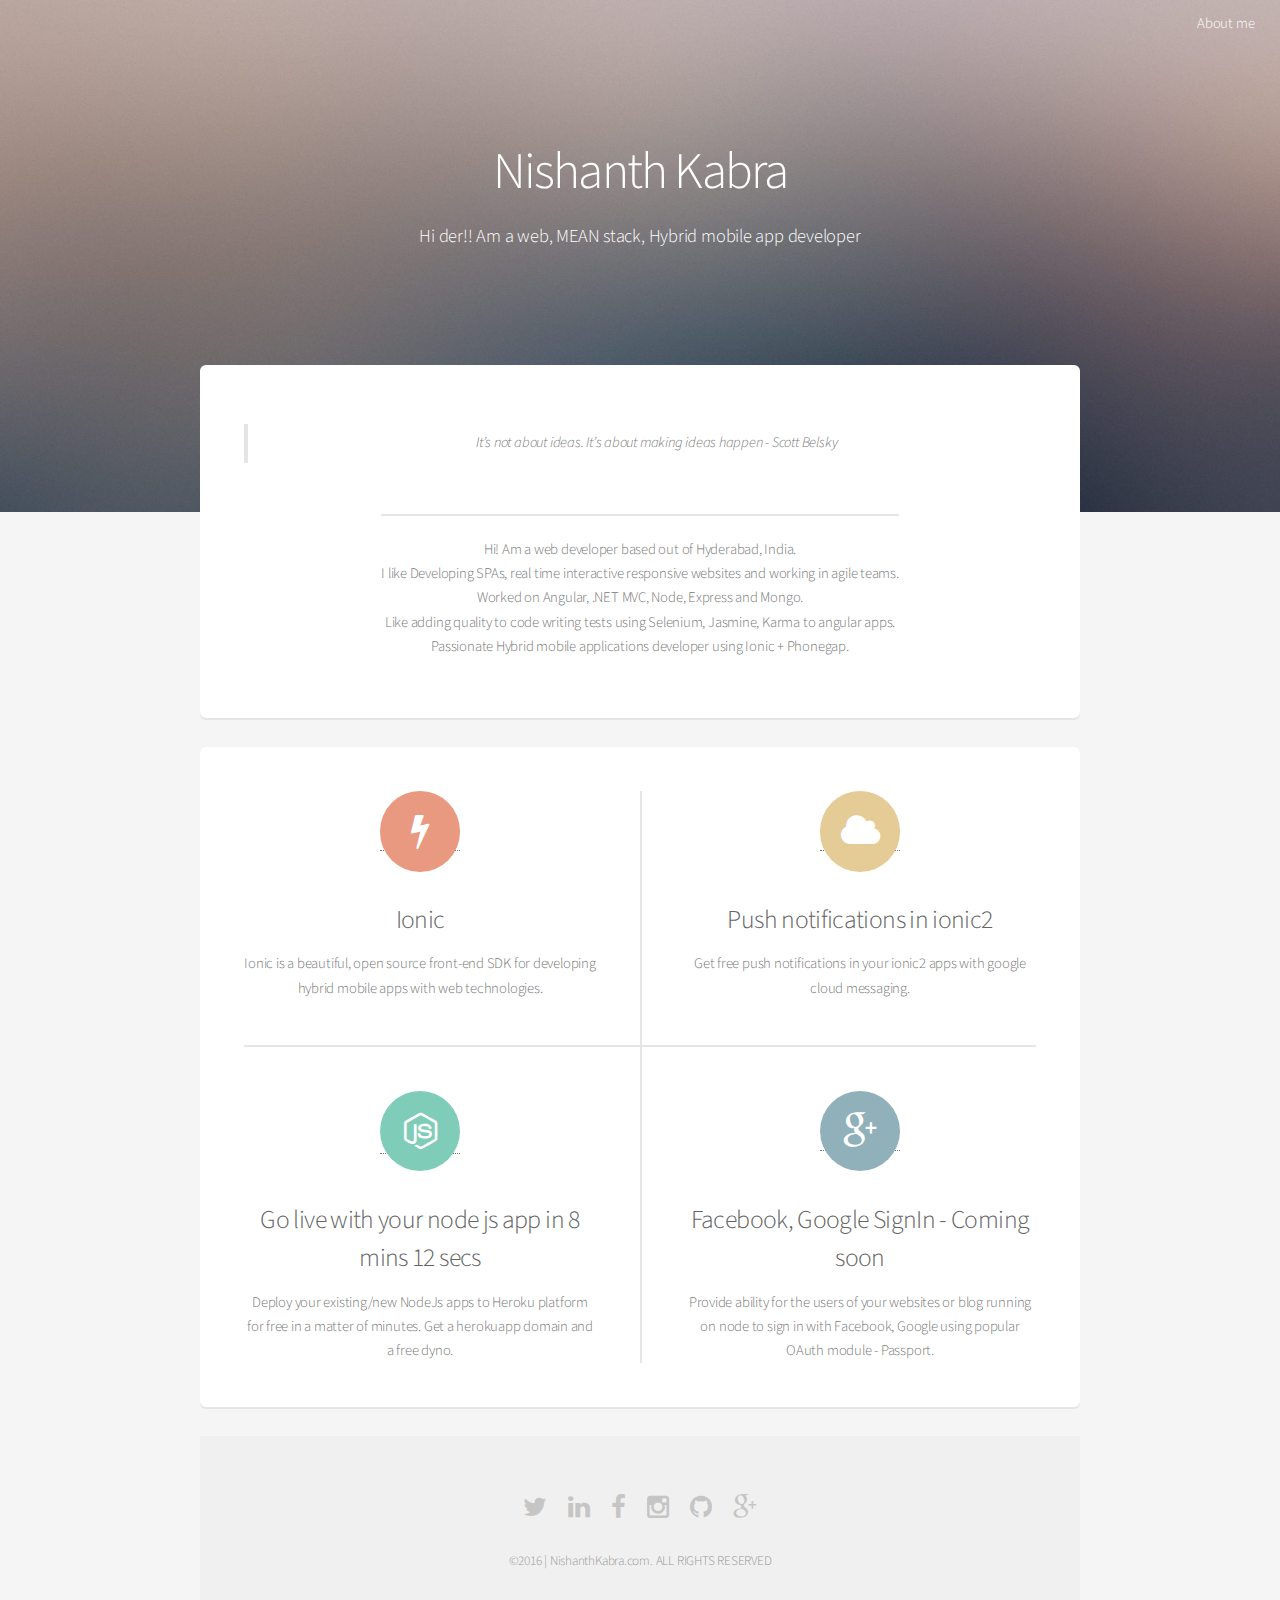
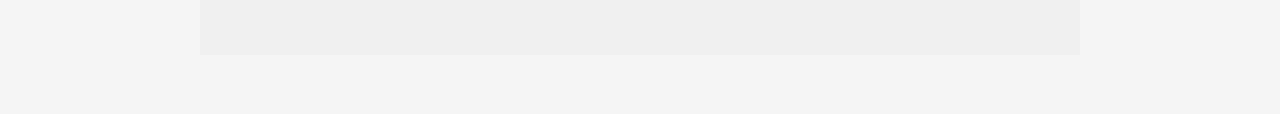
==== index.html @ 5a6286d4 "added videos" ====
<!DOCTYPE HTML>
<html>
	<head>
		<title>Nishanth Kabra</title>
		<meta charset="utf-8" />
		<meta name="viewport" content="width=device-width, initial-scale=1" />
		<!--[if lte IE 8]><script src="assets/js/ie/html5shiv.js"></script><![endif]-->
		<link rel="stylesheet" href="assets/css/main.css" />
		<!--[if lte IE 8]><link rel="stylesheet" href="assets/css/ie8.css" /><![endif]-->
	</head>
	<body class="landing">
		<div id="page-wrapper">
			<!-- Header -->
				<header id="header" class="alt">
					<nav id="nav">
						<ul>
							<!--<li><a href="index.html">Home</a></li>
							  <li><a href="generic.html">Generic</a></li>
							<!-- <li><a href="contact.html">Contact</a></li>
							<li><a href="elements.html">Elements</a></li>
							<li><a href="ionic2push.html">Ionic</a></li> -->
							<li><a href="nishanthkabra.html">About me</a></li>
							<!--<li>
								<a href="#" class="icon fa-angle-down">Layouts</a>
								 <ul>
									<li><a href="generic.html">Generic</a></li>
									<li><a href="contact.html">Contact</a></li>
									<li><a href="elements.html">Elements</a></li>
									<li>
										<a href="#">Submenu</a>
										<ul>
											<li><a href="#">Option One</a></li>
											<li><a href="#">Option Two</a></li>
											<li><a href="#">Option Three</a></li>
											<li><a href="#">Option Four</a></li>
										</ul>
									</li>
								</ul> 
							</li>
							<li><a href="#" class="button">Sign Up</a></li>-->
						</ul>
					</nav>
				</header>

			<!-- Banner -->
				<section id="banner">
					<h2>Nishanth Kabra</h2>
					<p>Hi der!!  Am a web, MEAN stack, Hybrid mobile app developer</p>
					<!-- <ul class="actions">
						<li><a href="#" class="button special">Sign Up</a></li>
						<li><a href="#" class="button">Learn More</a></li>
					</ul> -->
				</section>

			<!-- Main -->
				<section id="main" class="container">
					<section class="box special">
						<header class="major">
							<blockquote>It’s not about ideas. It’s about making ideas happen - Scott Belsky
							<br />
						</blockquote>
						<p>Hi! Am a web developer based out of Hyderabad, India.</br>
							I like Developing SPAs, real time interactive responsive websites and working in agile teams.</br>
							Worked on Angular, .NET MVC, Node, Express and Mongo.</br>
							Like adding quality to code writing tests using Selenium, Jasmine, Karma to angular apps.</br>
							Passionate Hybrid mobile applications developer using Ionic + Phonegap.
						</p>
						</header>
						<!--  <span class="image featured"><img src="images/cover.jpeg" alt="" /></span>-->
					</section>

					<section class="box special features">
						<div class="features-row">
							<section>
								<a href="ionic.html"  class="topic">
									<span class="icon major fa-bolt accent2"></span>
									<h3>Ionic</h3>
								<p>Ionic is a beautiful, open source front-end SDK for developing hybrid mobile apps with web technologies.</p>
								</a>
							</section>
							<section>
								<a href="ionic2push.html" class="topic">
									<span class="icon major fa-cloud accent5"></span>
									<h3>Push notifications in ionic2</h3>
									<p>Get free push notifications in your ionic2 apps with google cloud messaging.</p>
								</a>
							</section>
							
						</div>
						<div class="features-row">
							<section>
								<a href="nodejsheroku.html" class="topic">
									<span class="icon major icon-nodejs-icon accent3"></span>
									<h3>Go live with your node js app in 8 mins 12 secs</h3>
									<p>Deploy your existing/new NodeJs apps to Heroku platform for free in a matter of minutes. Get a herokuapp domain and a free dyno.</p>
								</a>
							</section>
							<section>
								<a class="topic">
									<span class="icon major fa-google-plus accent4"></span>
									<h3>Facebook, Google SignIn - Coming soon</h3>
									<p>Provide ability for the users of your websites or blog running on node to sign in with Facebook, Google using popular OAuth module - Passport.</p>
								</a>
							</section>
							
						</div>
					</section>

					<!-- <div class="row">
						<div class="6u 12u(narrower)">

							<section class="box special">
								<span class="image featured"><img src="images/pic02.jpg" alt="" /></span>
								<h3>Sed lorem adipiscing</h3>
								<p>Integer volutpat ante et accumsan commophasellus sed aliquam feugiat lorem aliquet ut enim rutrum phasellus iaculis accumsan dolore magna aliquam veroeros.</p>
								<ul class="actions">
									<li><a href="#" class="button alt">Learn More</a></li>
								</ul>
							</section>

						</div>
						<div class="6u 12u(narrower)">

							<section class="box special">
								<span class="image featured"><img src="images/pic03.jpg" alt="" /></span>
								<h3>Accumsan integer</h3>
								<p>Integer volutpat ante et accumsan commophasellus sed aliquam feugiat lorem aliquet ut enim rutrum phasellus iaculis accumsan dolore magna aliquam veroeros.</p>
								<ul class="actions">
									<li><a href="#" class="button alt">Learn More</a></li>
								</ul>
							</section>

						</div>
					</div>

				</section> -->

			<!-- CTA -->
				<!-- <section id="cta">

					<h2>Sign up for free</h2>
					<p>Keep yourself posted with the latest finding on technologies</p>
					<form>
						<div class="row uniform 50%">
							<div class="8u 12u(mobilep)">
								<input type="email" name="email" id="email" placeholder="Email Address" />
							</div>
							<div class="4u 12u(mobilep)">
								<input type="submit" value="Sign Up" class="fit" />
							</div>
						</div>
					</form>

				</section> -->

			<!-- Footer -->
				<footer id="footer">
					<ul class="icons">
						<li><a href="https://twitter.com/NishanthKabra" class="icon fa-twitter"><span class="label">Twitter</span></a></li>
						<li><a href="https://www.linkedin.com/in/nishanth-kabra-6b3a0359" class="icon fa-linkedin"><span class="label">LinkedIn</span></a></li>
						<li><a href="https://www.facebook.com/nishanth.kabra" class="icon fa-facebook"><span class="label">Facebook</span></a></li>
						<li><a href="https://www.instagram.com/nishanthkabra" class="icon fa-instagram"><span class="label">Instagram</span></a></li>
						<li><a href="https://github.com/NishanthKabra" class="icon fa-github"><span class="label">Github</span></a></li>
						<li><a href="https://plus.google.com/u/0/118354708916330484403/about" class="icon fa-google-plus"><span class="label">Google+</span></a></li>
					</ul>
					<ul class="copyright">
						<li>&copy;2016 | NishanthKabra.com. ALL RIGHTS RESERVED</li>
					</ul>
				</footer>

		</div>

		<!-- Scripts -->
			<script src="assets/js/jquery.min.js"></script>
			<script src="assets/js/jquery.dropotron.min.js"></script>
			<script src="assets/js/jquery.scrollgress.min.js"></script>
			<script src="assets/js/skel.min.js"></script>
			<script src="assets/js/util.js"></script>
			<!--[if lte IE 8]><script src="assets/js/ie/respond.min.js"></script><![endif]-->
			<script>
			  (function(i,s,o,g,r,a,m){i['GoogleAnalyticsObject']=r;i[r]=i[r]||function(){
			  (i[r].q=i[r].q||[]).push(arguments)},i[r].l=1*new Date();a=s.createElement(o),
			  m=s.getElementsByTagName(o)[0];a.async=1;a.src=g;m.parentNode.insertBefore(a,m)
			  })(window,document,'script','//www.google-analytics.com/analytics.js','ga');
			
			  ga('create', 'UA-71237100-1', 'auto');
			  ga('send', 'pageview');
			
			</script>
			<script src="assets/js/main.js"></script>
	</body>
</html>
---- assets/css/main.css ----
@import url("font-awesome.min.css");
@import url("http://fonts.googleapis.com/css?family=Source+Sans+Pro:300,400,300italic,400italic");

/*
	Alpha by HTML5 UP
	html5up.net | @n33co
	Free for personal and commercial use under the CCA 3.0 license (html5up.net/license)
*/

/* Reset */

	html, body, div, span, applet, object, iframe, h1, h2, h3, h4, h5, h6, p, blockquote, pre, a, abbr, acronym, address, big, cite, code, del, dfn, em, img, ins, kbd, q, s, samp, small, strike, strong, sub, sup, tt, var, b, u, i, center, dl, dt, dd, ol, ul, li, fieldset, form, label, legend, table, caption, tbody, tfoot, thead, tr, th, td, article, aside, canvas, details, embed, figure, figcaption, footer, header, hgroup, menu, nav, output, ruby, section, summary, time, mark, audio, video {
		margin: 0;
		padding: 0;
		border: 0;
		font-size: 100%;
		font: inherit;
		vertical-align: baseline;
	}

	article, aside, details, figcaption, figure, footer, header, hgroup, menu, nav, section {
		display: block;
	}

	body {
		line-height: 1;
	}

	ol, ul {
		list-style: none;
	}

	blockquote, q {
		quotes: none;
	}

	blockquote:before, blockquote:after, q:before, q:after {
		content: '';
		content: none;
	}

	table {
		border-collapse: collapse;
		border-spacing: 0;
	}

	body {
		-webkit-text-size-adjust: none;
	}

	.circularKeerthi {
		width: 300px;
		height: 300px;
		border-radius: 150px;
		-webkit-border-radius: 150px;
		-moz-border-radius: 150px;
		background: url(../../images/kotaru.jpg) no-repeat;
		box-shadow: 0 0 8px rgba(0, 0, 0, .8);
		-webkit-box-shadow: 0 0 8px rgba(0, 0, 0, .8);
		-moz-box-shadow: 0 0 8px rgba(0, 0, 0, .8);
	}

	.circularRahul {
		width: 300px;
		height: 300px;
		border-radius: 150px;
		-webkit-border-radius: 150px;
		-moz-border-radius: 150px;
		background: url(../../images/rahul.png) no-repeat;
		box-shadow: 0 0 8px rgba(0, 0, 0, .8);
		-webkit-box-shadow: 0 0 8px rgba(0, 0, 0, .8);
		-moz-box-shadow: 0 0 8px rgba(0, 0, 0, .8);
	}

/* Box Model */

	*, *:before, *:after {
		-moz-box-sizing: border-box;
		-webkit-box-sizing: border-box;
		box-sizing: border-box;
	}

/* Containers */

	.container {
		margin-left: auto;
		margin-right: auto;
	}

	.container.\31 25\25 {
		width: 100%;
		max-width: 75em;
		min-width: 60em;
	}

	.container.\37 5\25 {
		width: 45em;
	}

	.container.\35 0\25 {
		width: 30em;
	}

	.container.\32 5\25 {
		width: 15em;
	}

	.container {
		width: 60em;
	}

	@media screen and (max-width: 1680px) {

		.container.\31 25\25 {
			width: 100%;
			max-width: 75em;
			min-width: 60em;
		}

		.container.\37 5\25 {
			width: 45em;
		}

		.container.\35 0\25 {
			width: 30em;
		}

		.container.\32 5\25 {
			width: 15em;
		}

		.container {
			width: 60em;
		}

	}

	@media screen and (max-width: 1280px) {

		.container.\31 25\25 {
			width: 100%;
			max-width: 75em;
			min-width: 60em;
		}

		.container.\37 5\25 {
			width: 45em;
		}

		.container.\35 0\25 {
			width: 30em;
		}

		.container.\32 5\25 {
			width: 15em;
		}

		.container {
			width: 60em;
		}

	}

	@media screen and (max-width: 980px) {

		.container.\31 25\25 {
			width: 100%;
			max-width: 112.5%;
			min-width: 90%;
		}

		.container.\37 5\25 {
			width: 67.5%;
		}

		.container.\35 0\25 {
			width: 45%;
		}

		.container.\32 5\25 {
			width: 22.5%;
		}

		.container {
			width: 90%;
		}

	}

	@media screen and (max-width: 840px) {

		.container.\31 25\25 {
			width: 100%;
			max-width: 112.5%;
			min-width: 90%;
		}

		.container.\37 5\25 {
			width: 67.5%;
		}

		.container.\35 0\25 {
			width: 45%;
		}

		.container.\32 5\25 {
			width: 22.5%;
		}

		.container {
			width: 90% !important;
		}

	}

	@media screen and (max-width: 736px) {

		.container.\31 25\25 {
			width: 100%;
			max-width: 125%;
			min-width: 100%;
		}

		.container.\37 5\25 {
			width: 75%;
		}

		.container.\35 0\25 {
			width: 50%;
		}

		.container.\32 5\25 {
			width: 25%;
		}

		.container {
			width: 100% !important;
		}

	}

	@media screen and (max-width: 480px) {

		.container.\31 25\25 {
			width: 100%;
			max-width: 125%;
			min-width: 100%;
		}

		.container.\37 5\25 {
			width: 75%;
		}

		.container.\35 0\25 {
			width: 50%;
		}

		.container.\32 5\25 {
			width: 25%;
		}

		.container {
			width: 100% !important;
		}

	}

/* Grid */

	.row {
		border-bottom: solid 1px transparent;
		-moz-box-sizing: border-box;
		-webkit-box-sizing: border-box;
		box-sizing: border-box;
	}

	.row > * {
		float: left;
		-moz-box-sizing: border-box;
		-webkit-box-sizing: border-box;
		box-sizing: border-box;
	}

	.row:after, .row:before {
		content: '';
		display: block;
		clear: both;
		height: 0;
	}

	.row.uniform > * > :first-child {
		margin-top: 0;
	}

	.row.uniform > * > :last-child {
		margin-bottom: 0;
	}

	.row.\30 \25 > * {
		padding: 0 0 0 0em;
	}

	.row.\30 \25 {
		margin: 0 0 -1px 0em;
	}

	.row.uniform.\30 \25 > * {
		padding: 0em 0 0 0em;
	}

	.row.uniform.\30 \25 {
		margin: 0em 0 -1px 0em;
	}

	.row > * {
		padding: 0 0 0 2em;
	}

	.row {
		margin: 0 0 -1px -2em;
	}

	.row.uniform > * {
		padding: 2em 0 0 2em;
	}

	.row.uniform {
		margin: -2em 0 -1px -2em;
	}

	.row.\32 00\25 > * {
		padding: 0 0 0 4em;
	}

	.row.\32 00\25 {
		margin: 0 0 -1px -4em;
	}

	.row.uniform.\32 00\25 > * {
		padding: 4em 0 0 4em;
	}

	.row.uniform.\32 00\25 {
		margin: -4em 0 -1px -4em;
	}

	.row.\31 50\25 > * {
		padding: 0 0 0 3em;
	}

	.row.\31 50\25 {
		margin: 0 0 -1px -3em;
	}

	.row.uniform.\31 50\25 > * {
		padding: 3em 0 0 3em;
	}

	.row.uniform.\31 50\25 {
		margin: -3em 0 -1px -3em;
	}

	.row.\35 0\25 > * {
		padding: 0 0 0 1em;
	}

	.row.\35 0\25 {
		margin: 0 0 -1px -1em;
	}

	.row.uniform.\35 0\25 > * {
		padding: 1em 0 0 1em;
	}

	.row.uniform.\35 0\25 {
		margin: -1em 0 -1px -1em;
	}

	.row.\32 5\25 > * {
		padding: 0 0 0 0.5em;
	}

	.row.\32 5\25 {
		margin: 0 0 -1px -0.5em;
	}

	.row.uniform.\32 5\25 > * {
		padding: 0.5em 0 0 0.5em;
	}

	.row.uniform.\32 5\25 {
		margin: -0.5em 0 -1px -0.5em;
	}

	.\31 2u, .\31 2u\24 {
		width: 100%;
		clear: none;
		margin-left: 0;
	}

	.\31 1u, .\31 1u\24 {
		width: 91.6666666667%;
		clear: none;
		margin-left: 0;
	}

	.\31 0u, .\31 0u\24 {
		width: 83.3333333333%;
		clear: none;
		margin-left: 0;
	}

	.\39 u, .\39 u\24 {
		width: 75%;
		clear: none;
		margin-left: 0;
	}

	.\38 u, .\38 u\24 {
		width: 66.6666666667%;
		clear: none;
		margin-left: 0;
	}

	.\37 u, .\37 u\24 {
		width: 58.3333333333%;
		clear: none;
		margin-left: 0;
	}

	.\36 u, .\36 u\24 {
		width: 50%;
		clear: none;
		margin-left: 0;
	}

	.\35 u, .\35 u\24 {
		width: 41.6666666667%;
		clear: none;
		margin-left: 0;
	}

	.\34 u, .\34 u\24 {
		width: 33.3333333333%;
		clear: none;
		margin-left: 0;
	}

	.\33 u, .\33 u\24 {
		width: 25%;
		clear: none;
		margin-left: 0;
	}

	.\32 u, .\32 u\24 {
		width: 16.6666666667%;
		clear: none;
		margin-left: 0;
	}

	.\31 u, .\31 u\24 {
		width: 8.3333333333%;
		clear: none;
		margin-left: 0;
	}

	.\31 2u\24 + *,
	.\31 1u\24 + *,
	.\31 0u\24 + *,
	.\39 u\24 + *,
	.\38 u\24 + *,
	.\37 u\24 + *,
	.\36 u\24 + *,
	.\35 u\24 + *,
	.\34 u\24 + *,
	.\33 u\24 + *,
	.\32 u\24 + *,
	.\31 u\24 + * {
		clear: left;
	}

	.\-11u {
		margin-left: 91.66667%;
	}

	.\-10u {
		margin-left: 83.33333%;
	}

	.\-9u {
		margin-left: 75%;
	}

	.\-8u {
		margin-left: 66.66667%;
	}

	.\-7u {
		margin-left: 58.33333%;
	}

	.\-6u {
		margin-left: 50%;
	}

	.\-5u {
		margin-left: 41.66667%;
	}

	.\-4u {
		margin-left: 33.33333%;
	}

	.\-3u {
		margin-left: 25%;
	}

	.\-2u {
		margin-left: 16.66667%;
	}

	.\-1u {
		margin-left: 8.33333%;
	}

	@media screen and (max-width: 1680px) {

		.row > * {
			padding: 0 0 0 2em;
		}

		.row {
			margin: 0 0 -1px -2em;
		}

		.row.uniform > * {
			padding: 2em 0 0 2em;
		}

		.row.uniform {
			margin: -2em 0 -1px -2em;
		}

		.row.\32 00\25 > * {
			padding: 0 0 0 4em;
		}

		.row.\32 00\25 {
			margin: 0 0 -1px -4em;
		}

		.row.uniform.\32 00\25 > * {
			padding: 4em 0 0 4em;
		}

		.row.uniform.\32 00\25 {
			margin: -4em 0 -1px -4em;
		}

		.row.\31 50\25 > * {
			padding: 0 0 0 3em;
		}

		.row.\31 50\25 {
			margin: 0 0 -1px -3em;
		}

		.row.uniform.\31 50\25 > * {
			padding: 3em 0 0 3em;
		}

		.row.uniform.\31 50\25 {
			margin: -3em 0 -1px -3em;
		}

		.row.\35 0\25 > * {
			padding: 0 0 0 1em;
		}

		.row.\35 0\25 {
			margin: 0 0 -1px -1em;
		}

		.row.uniform.\35 0\25 > * {
			padding: 1em 0 0 1em;
		}

		.row.uniform.\35 0\25 {
			margin: -1em 0 -1px -1em;
		}

		.row.\32 5\25 > * {
			padding: 0 0 0 0.5em;
		}

		.row.\32 5\25 {
			margin: 0 0 -1px -0.5em;
		}

		.row.uniform.\32 5\25 > * {
			padding: 0.5em 0 0 0.5em;
		}

		.row.uniform.\32 5\25 {
			margin: -0.5em 0 -1px -0.5em;
		}

		.\31 2u\28wide\29, .\31 2u\24\28wide\29 {
			width: 100%;
			clear: none;
			margin-left: 0;
		}

		.\31 1u\28wide\29, .\31 1u\24\28wide\29 {
			width: 91.6666666667%;
			clear: none;
			margin-left: 0;
		}

		.\31 0u\28wide\29, .\31 0u\24\28wide\29 {
			width: 83.3333333333%;
			clear: none;
			margin-left: 0;
		}

		.\39 u\28wide\29, .\39 u\24\28wide\29 {
			width: 75%;
			clear: none;
			margin-left: 0;
		}

		.\38 u\28wide\29, .\38 u\24\28wide\29 {
			width: 66.6666666667%;
			clear: none;
			margin-left: 0;
		}

		.\37 u\28wide\29, .\37 u\24\28wide\29 {
			width: 58.3333333333%;
			clear: none;
			margin-left: 0;
		}

		.\36 u\28wide\29, .\36 u\24\28wide\29 {
			width: 50%;
			clear: none;
			margin-left: 0;
		}

		.\35 u\28wide\29, .\35 u\24\28wide\29 {
			width: 41.6666666667%;
			clear: none;
			margin-left: 0;
		}

		.\34 u\28wide\29, .\34 u\24\28wide\29 {
			width: 33.3333333333%;
			clear: none;
			margin-left: 0;
		}

		.\33 u\28wide\29, .\33 u\24\28wide\29 {
			width: 25%;
			clear: none;
			margin-left: 0;
		}

		.\32 u\28wide\29, .\32 u\24\28wide\29 {
			width: 16.6666666667%;
			clear: none;
			margin-left: 0;
		}

		.\31 u\28wide\29, .\31 u\24\28wide\29 {
			width: 8.3333333333%;
			clear: none;
			margin-left: 0;
		}

		.\31 2u\24\28wide\29 + *,
		.\31 1u\24\28wide\29 + *,
		.\31 0u\24\28wide\29 + *,
		.\39 u\24\28wide\29 + *,
		.\38 u\24\28wide\29 + *,
		.\37 u\24\28wide\29 + *,
		.\36 u\24\28wide\29 + *,
		.\35 u\24\28wide\29 + *,
		.\34 u\24\28wide\29 + *,
		.\33 u\24\28wide\29 + *,
		.\32 u\24\28wide\29 + *,
		.\31 u\24\28wide\29 + * {
			clear: left;
		}

		.\-11u\28wide\29 {
			margin-left: 91.66667%;
		}

		.\-10u\28wide\29 {
			margin-left: 83.33333%;
		}

		.\-9u\28wide\29 {
			margin-left: 75%;
		}

		.\-8u\28wide\29 {
			margin-left: 66.66667%;
		}

		.\-7u\28wide\29 {
			margin-left: 58.33333%;
		}

		.\-6u\28wide\29 {
			margin-left: 50%;
		}

		.\-5u\28wide\29 {
			margin-left: 41.66667%;
		}

		.\-4u\28wide\29 {
			margin-left: 33.33333%;
		}

		.\-3u\28wide\29 {
			margin-left: 25%;
		}

		.\-2u\28wide\29 {
			margin-left: 16.66667%;
		}

		.\-1u\28wide\29 {
			margin-left: 8.33333%;
		}

	}

	@media screen and (max-width: 1280px) {

		.row > * {
			padding: 0 0 0 2em;
		}

		.row {
			margin: 0 0 -1px -2em;
		}

		.row.uniform > * {
			padding: 2em 0 0 2em;
		}

		.row.uniform {
			margin: -2em 0 -1px -2em;
		}

		.row.\32 00\25 > * {
			padding: 0 0 0 4em;
		}

		.row.\32 00\25 {
			margin: 0 0 -1px -4em;
		}

		.row.uniform.\32 00\25 > * {
			padding: 4em 0 0 4em;
		}

		.row.uniform.\32 00\25 {
			margin: -4em 0 -1px -4em;
		}

		.row.\31 50\25 > * {
			padding: 0 0 0 3em;
		}

		.row.\31 50\25 {
			margin: 0 0 -1px -3em;
		}

		.row.uniform.\31 50\25 > * {
			padding: 3em 0 0 3em;
		}

		.row.uniform.\31 50\25 {
			margin: -3em 0 -1px -3em;
		}

		.row.\35 0\25 > * {
			padding: 0 0 0 1em;
		}

		.row.\35 0\25 {
			margin: 0 0 -1px -1em;
		}

		.row.uniform.\35 0\25 > * {
			padding: 1em 0 0 1em;
		}

		.row.uniform.\35 0\25 {
			margin: -1em 0 -1px -1em;
		}

		.row.\32 5\25 > * {
			padding: 0 0 0 0.5em;
		}

		.row.\32 5\25 {
			margin: 0 0 -1px -0.5em;
		}

		.row.uniform.\32 5\25 > * {
			padding: 0.5em 0 0 0.5em;
		}

		.row.uniform.\32 5\25 {
			margin: -0.5em 0 -1px -0.5em;
		}

		.\31 2u\28normal\29, .\31 2u\24\28normal\29 {
			width: 100%;
			clear: none;
			margin-left: 0;
		}

		.\31 1u\28normal\29, .\31 1u\24\28normal\29 {
			width: 91.6666666667%;
			clear: none;
			margin-left: 0;
		}

		.\31 0u\28normal\29, .\31 0u\24\28normal\29 {
			width: 83.3333333333%;
			clear: none;
			margin-left: 0;
		}

		.\39 u\28normal\29, .\39 u\24\28normal\29 {
			width: 75%;
			clear: none;
			margin-left: 0;
		}

		.\38 u\28normal\29, .\38 u\24\28normal\29 {
			width: 66.6666666667%;
			clear: none;
			margin-left: 0;
		}

		.\37 u\28normal\29, .\37 u\24\28normal\29 {
			width: 58.3333333333%;
			clear: none;
			margin-left: 0;
		}

		.\36 u\28normal\29, .\36 u\24\28normal\29 {
			width: 50%;
			clear: none;
			margin-left: 0;
		}

		.\35 u\28normal\29, .\35 u\24\28normal\29 {
			width: 41.6666666667%;
			clear: none;
			margin-left: 0;
		}

		.\34 u\28normal\29, .\34 u\24\28normal\29 {
			width: 33.3333333333%;
			clear: none;
			margin-left: 0;
		}

		.\33 u\28normal\29, .\33 u\24\28normal\29 {
			width: 25%;
			clear: none;
			margin-left: 0;
		}

		.\32 u\28normal\29, .\32 u\24\28normal\29 {
			width: 16.6666666667%;
			clear: none;
			margin-left: 0;
		}

		.\31 u\28normal\29, .\31 u\24\28normal\29 {
			width: 8.3333333333%;
			clear: none;
			margin-left: 0;
		}

		.\31 2u\24\28normal\29 + *,
		.\31 1u\24\28normal\29 + *,
		.\31 0u\24\28normal\29 + *,
		.\39 u\24\28normal\29 + *,
		.\38 u\24\28normal\29 + *,
		.\37 u\24\28normal\29 + *,
		.\36 u\24\28normal\29 + *,
		.\35 u\24\28normal\29 + *,
		.\34 u\24\28normal\29 + *,
		.\33 u\24\28normal\29 + *,
		.\32 u\24\28normal\29 + *,
		.\31 u\24\28normal\29 + * {
			clear: left;
		}

		.\-11u\28normal\29 {
			margin-left: 91.66667%;
		}

		.\-10u\28normal\29 {
			margin-left: 83.33333%;
		}

		.\-9u\28normal\29 {
			margin-left: 75%;
		}

		.\-8u\28normal\29 {
			margin-left: 66.66667%;
		}

		.\-7u\28normal\29 {
			margin-left: 58.33333%;
		}

		.\-6u\28normal\29 {
			margin-left: 50%;
		}

		.\-5u\28normal\29 {
			margin-left: 41.66667%;
		}

		.\-4u\28normal\29 {
			margin-left: 33.33333%;
		}

		.\-3u\28normal\29 {
			margin-left: 25%;
		}

		.\-2u\28normal\29 {
			margin-left: 16.66667%;
		}

		.\-1u\28normal\29 {
			margin-left: 8.33333%;
		}

	}

	@media screen and (max-width: 980px) {

		.row > * {
			padding: 0 0 0 2em;
		}

		.row {
			margin: 0 0 -1px -2em;
		}

		.row.uniform > * {
			padding: 2em 0 0 2em;
		}

		.row.uniform {
			margin: -2em 0 -1px -2em;
		}

		.row.\32 00\25 > * {
			padding: 0 0 0 4em;
		}

		.row.\32 00\25 {
			margin: 0 0 -1px -4em;
		}

		.row.uniform.\32 00\25 > * {
			padding: 4em 0 0 4em;
		}

		.row.uniform.\32 00\25 {
			margin: -4em 0 -1px -4em;
		}

		.row.\31 50\25 > * {
			padding: 0 0 0 3em;
		}

		.row.\31 50\25 {
			margin: 0 0 -1px -3em;
		}

		.row.uniform.\31 50\25 > * {
			padding: 3em 0 0 3em;
		}

		.row.uniform.\31 50\25 {
			margin: -3em 0 -1px -3em;
		}

		.row.\35 0\25 > * {
			padding: 0 0 0 1em;
		}

		.row.\35 0\25 {
			margin: 0 0 -1px -1em;
		}

		.row.uniform.\35 0\25 > * {
			padding: 1em 0 0 1em;
		}

		.row.uniform.\35 0\25 {
			margin: -1em 0 -1px -1em;
		}

		.row.\32 5\25 > * {
			padding: 0 0 0 0.5em;
		}

		.row.\32 5\25 {
			margin: 0 0 -1px -0.5em;
		}

		.row.uniform.\32 5\25 > * {
			padding: 0.5em 0 0 0.5em;
		}

		.row.uniform.\32 5\25 {
			margin: -0.5em 0 -1px -0.5em;
		}

		.\31 2u\28narrow\29, .\31 2u\24\28narrow\29 {
			width: 100%;
			clear: none;
			margin-left: 0;
		}

		.\31 1u\28narrow\29, .\31 1u\24\28narrow\29 {
			width: 91.6666666667%;
			clear: none;
			margin-left: 0;
		}

		.\31 0u\28narrow\29, .\31 0u\24\28narrow\29 {
			width: 83.3333333333%;
			clear: none;
			margin-left: 0;
		}

		.\39 u\28narrow\29, .\39 u\24\28narrow\29 {
			width: 75%;
			clear: none;
			margin-left: 0;
		}

		.\38 u\28narrow\29, .\38 u\24\28narrow\29 {
			width: 66.6666666667%;
			clear: none;
			margin-left: 0;
		}

		.\37 u\28narrow\29, .\37 u\24\28narrow\29 {
			width: 58.3333333333%;
			clear: none;
			margin-left: 0;
		}

		.\36 u\28narrow\29, .\36 u\24\28narrow\29 {
			width: 50%;
			clear: none;
			margin-left: 0;
		}

		.\35 u\28narrow\29, .\35 u\24\28narrow\29 {
			width: 41.6666666667%;
			clear: none;
			margin-left: 0;
		}

		.\34 u\28narrow\29, .\34 u\24\28narrow\29 {
			width: 33.3333333333%;
			clear: none;
			margin-left: 0;
		}

		.\33 u\28narrow\29, .\33 u\24\28narrow\29 {
			width: 25%;
			clear: none;
			margin-left: 0;
		}

		.\32 u\28narrow\29, .\32 u\24\28narrow\29 {
			width: 16.6666666667%;
			clear: none;
			margin-left: 0;
		}

		.\31 u\28narrow\29, .\31 u\24\28narrow\29 {
			width: 8.3333333333%;
			clear: none;
			margin-left: 0;
		}

		.\31 2u\24\28narrow\29 + *,
		.\31 1u\24\28narrow\29 + *,
		.\31 0u\24\28narrow\29 + *,
		.\39 u\24\28narrow\29 + *,
		.\38 u\24\28narrow\29 + *,
		.\37 u\24\28narrow\29 + *,
		.\36 u\24\28narrow\29 + *,
		.\35 u\24\28narrow\29 + *,
		.\34 u\24\28narrow\29 + *,
		.\33 u\24\28narrow\29 + *,
		.\32 u\24\28narrow\29 + *,
		.\31 u\24\28narrow\29 + * {
			clear: left;
		}

		.\-11u\28narrow\29 {
			margin-left: 91.66667%;
		}

		.\-10u\28narrow\29 {
			margin-left: 83.33333%;
		}

		.\-9u\28narrow\29 {
			margin-left: 75%;
		}

		.\-8u\28narrow\29 {
			margin-left: 66.66667%;
		}

		.\-7u\28narrow\29 {
			margin-left: 58.33333%;
		}

		.\-6u\28narrow\29 {
			margin-left: 50%;
		}

		.\-5u\28narrow\29 {
			margin-left: 41.66667%;
		}

		.\-4u\28narrow\29 {
			margin-left: 33.33333%;
		}

		.\-3u\28narrow\29 {
			margin-left: 25%;
		}

		.\-2u\28narrow\29 {
			margin-left: 16.66667%;
		}

		.\-1u\28narrow\29 {
			margin-left: 8.33333%;
		}

	}

	@media screen and (max-width: 840px) {

		.row > * {
			padding: 0 0 0 2em;
		}

		.row {
			margin: 0 0 -1px -2em;
		}

		.row.uniform > * {
			padding: 2em 0 0 2em;
		}

		.row.uniform {
			margin: -2em 0 -1px -2em;
		}

		.row.\32 00\25 > * {
			padding: 0 0 0 4em;
		}

		.row.\32 00\25 {
			margin: 0 0 -1px -4em;
		}

		.row.uniform.\32 00\25 > * {
			padding: 4em 0 0 4em;
		}

		.row.uniform.\32 00\25 {
			margin: -4em 0 -1px -4em;
		}

		.row.\31 50\25 > * {
			padding: 0 0 0 3em;
		}

		.row.\31 50\25 {
			margin: 0 0 -1px -3em;
		}

		.row.uniform.\31 50\25 > * {
			padding: 3em 0 0 3em;
		}

		.row.uniform.\31 50\25 {
			margin: -3em 0 -1px -3em;
		}

		.row.\35 0\25 > * {
			padding: 0 0 0 1em;
		}

		.row.\35 0\25 {
			margin: 0 0 -1px -1em;
		}

		.row.uniform.\35 0\25 > * {
			padding: 1em 0 0 1em;
		}

		.row.uniform.\35 0\25 {
			margin: -1em 0 -1px -1em;
		}

		.row.\32 5\25 > * {
			padding: 0 0 0 0.5em;
		}

		.row.\32 5\25 {
			margin: 0 0 -1px -0.5em;
		}

		.row.uniform.\32 5\25 > * {
			padding: 0.5em 0 0 0.5em;
		}

		.row.uniform.\32 5\25 {
			margin: -0.5em 0 -1px -0.5em;
		}

		.\31 2u\28narrower\29, .\31 2u\24\28narrower\29 {
			width: 100%;
			clear: none;
			margin-left: 0;
		}

		.\31 1u\28narrower\29, .\31 1u\24\28narrower\29 {
			width: 91.6666666667%;
			clear: none;
			margin-left: 0;
		}

		.\31 0u\28narrower\29, .\31 0u\24\28narrower\29 {
			width: 83.3333333333%;
			clear: none;
			margin-left: 0;
		}

		.\39 u\28narrower\29, .\39 u\24\28narrower\29 {
			width: 75%;
			clear: none;
			margin-left: 0;
		}

		.\38 u\28narrower\29, .\38 u\24\28narrower\29 {
			width: 66.6666666667%;
			clear: none;
			margin-left: 0;
		}

		.\37 u\28narrower\29, .\37 u\24\28narrower\29 {
			width: 58.3333333333%;
			clear: none;
			margin-left: 0;
		}

		.\36 u\28narrower\29, .\36 u\24\28narrower\29 {
			width: 50%;
			clear: none;
			margin-left: 0;
		}

		.\35 u\28narrower\29, .\35 u\24\28narrower\29 {
			width: 41.6666666667%;
			clear: none;
			margin-left: 0;
		}

		.\34 u\28narrower\29, .\34 u\24\28narrower\29 {
			width: 33.3333333333%;
			clear: none;
			margin-left: 0;
		}

		.\33 u\28narrower\29, .\33 u\24\28narrower\29 {
			width: 25%;
			clear: none;
			margin-left: 0;
		}

		.\32 u\28narrower\29, .\32 u\24\28narrower\29 {
			width: 16.6666666667%;
			clear: none;
			margin-left: 0;
		}

		.\31 u\28narrower\29, .\31 u\24\28narrower\29 {
			width: 8.3333333333%;
			clear: none;
			margin-left: 0;
		}

		.\31 2u\24\28narrower\29 + *,
		.\31 1u\24\28narrower\29 + *,
		.\31 0u\24\28narrower\29 + *,
		.\39 u\24\28narrower\29 + *,
		.\38 u\24\28narrower\29 + *,
		.\37 u\24\28narrower\29 + *,
		.\36 u\24\28narrower\29 + *,
		.\35 u\24\28narrower\29 + *,
		.\34 u\24\28narrower\29 + *,
		.\33 u\24\28narrower\29 + *,
		.\32 u\24\28narrower\29 + *,
		.\31 u\24\28narrower\29 + * {
			clear: left;
		}

		.\-11u\28narrower\29 {
			margin-left: 91.66667%;
		}

		.\-10u\28narrower\29 {
			margin-left: 83.33333%;
		}

		.\-9u\28narrower\29 {
			margin-left: 75%;
		}

		.\-8u\28narrower\29 {
			margin-left: 66.66667%;
		}

		.\-7u\28narrower\29 {
			margin-left: 58.33333%;
		}

		.\-6u\28narrower\29 {
			margin-left: 50%;
		}

		.\-5u\28narrower\29 {
			margin-left: 41.66667%;
		}

		.\-4u\28narrower\29 {
			margin-left: 33.33333%;
		}

		.\-3u\28narrower\29 {
			margin-left: 25%;
		}

		.\-2u\28narrower\29 {
			margin-left: 16.66667%;
		}

		.\-1u\28narrower\29 {
			margin-left: 8.33333%;
		}

	}

	@media screen and (max-width: 736px) {

		.row > * {
			padding: 0 0 0 2em;
		}

		.row {
			margin: 0 0 -1px -2em;
		}

		.row.uniform > * {
			padding: 2em 0 0 2em;
		}

		.row.uniform {
			margin: -2em 0 -1px -2em;
		}

		.row.\32 00\25 > * {
			padding: 0 0 0 4em;
		}

		.row.\32 00\25 {
			margin: 0 0 -1px -4em;
		}

		.row.uniform.\32 00\25 > * {
			padding: 4em 0 0 4em;
		}

		.row.uniform.\32 00\25 {
			margin: -4em 0 -1px -4em;
		}

		.row.\31 50\25 > * {
			padding: 0 0 0 3em;
		}

		.row.\31 50\25 {
			margin: 0 0 -1px -3em;
		}

		.row.uniform.\31 50\25 > * {
			padding: 3em 0 0 3em;
		}

		.row.uniform.\31 50\25 {
			margin: -3em 0 -1px -3em;
		}

		.row.\35 0\25 > * {
			padding: 0 0 0 1em;
		}

		.row.\35 0\25 {
			margin: 0 0 -1px -1em;
		}

		.row.uniform.\35 0\25 > * {
			padding: 1em 0 0 1em;
		}

		.row.uniform.\35 0\25 {
			margin: -1em 0 -1px -1em;
		}

		.row.\32 5\25 > * {
			padding: 0 0 0 0.5em;
		}

		.row.\32 5\25 {
			margin: 0 0 -1px -0.5em;
		}

		.row.uniform.\32 5\25 > * {
			padding: 0.5em 0 0 0.5em;
		}

		.row.uniform.\32 5\25 {
			margin: -0.5em 0 -1px -0.5em;
		}

		.\31 2u\28mobile\29, .\31 2u\24\28mobile\29 {
			width: 100%;
			clear: none;
			margin-left: 0;
		}

		.\31 1u\28mobile\29, .\31 1u\24\28mobile\29 {
			width: 91.6666666667%;
			clear: none;
			margin-left: 0;
		}

		.\31 0u\28mobile\29, .\31 0u\24\28mobile\29 {
			width: 83.3333333333%;
			clear: none;
			margin-left: 0;
		}

		.\39 u\28mobile\29, .\39 u\24\28mobile\29 {
			width: 75%;
			clear: none;
			margin-left: 0;
		}

		.\38 u\28mobile\29, .\38 u\24\28mobile\29 {
			width: 66.6666666667%;
			clear: none;
			margin-left: 0;
		}

		.\37 u\28mobile\29, .\37 u\24\28mobile\29 {
			width: 58.3333333333%;
			clear: none;
			margin-left: 0;
		}

		.\36 u\28mobile\29, .\36 u\24\28mobile\29 {
			width: 50%;
			clear: none;
			margin-left: 0;
		}

		.\35 u\28mobile\29, .\35 u\24\28mobile\29 {
			width: 41.6666666667%;
			clear: none;
			margin-left: 0;
		}

		.\34 u\28mobile\29, .\34 u\24\28mobile\29 {
			width: 33.3333333333%;
			clear: none;
			margin-left: 0;
		}

		.\33 u\28mobile\29, .\33 u\24\28mobile\29 {
			width: 25%;
			clear: none;
			margin-left: 0;
		}

		.\32 u\28mobile\29, .\32 u\24\28mobile\29 {
			width: 16.6666666667%;
			clear: none;
			margin-left: 0;
		}

		.\31 u\28mobile\29, .\31 u\24\28mobile\29 {
			width: 8.3333333333%;
			clear: none;
			margin-left: 0;
		}

		.\31 2u\24\28mobile\29 + *,
		.\31 1u\24\28mobile\29 + *,
		.\31 0u\24\28mobile\29 + *,
		.\39 u\24\28mobile\29 + *,
		.\38 u\24\28mobile\29 + *,
		.\37 u\24\28mobile\29 + *,
		.\36 u\24\28mobile\29 + *,
		.\35 u\24\28mobile\29 + *,
		.\34 u\24\28mobile\29 + *,
		.\33 u\24\28mobile\29 + *,
		.\32 u\24\28mobile\29 + *,
		.\31 u\24\28mobile\29 + * {
			clear: left;
		}

		.\-11u\28mobile\29 {
			margin-left: 91.66667%;
		}

		.\-10u\28mobile\29 {
			margin-left: 83.33333%;
		}

		.\-9u\28mobile\29 {
			margin-left: 75%;
		}

		.\-8u\28mobile\29 {
			margin-left: 66.66667%;
		}

		.\-7u\28mobile\29 {
			margin-left: 58.33333%;
		}

		.\-6u\28mobile\29 {
			margin-left: 50%;
		}

		.\-5u\28mobile\29 {
			margin-left: 41.66667%;
		}

		.\-4u\28mobile\29 {
			margin-left: 33.33333%;
		}

		.\-3u\28mobile\29 {
			margin-left: 25%;
		}

		.\-2u\28mobile\29 {
			margin-left: 16.66667%;
		}

		.\-1u\28mobile\29 {
			margin-left: 8.33333%;
		}

	}

	@media screen and (max-width: 480px) {

		.row > * {
			padding: 0 0 0 2em;
		}

		.row {
			margin: 0 0 -1px -2em;
		}

		.row.uniform > * {
			padding: 2em 0 0 2em;
		}

		.row.uniform {
			margin: -2em 0 -1px -2em;
		}

		.row.\32 00\25 > * {
			padding: 0 0 0 4em;
		}

		.row.\32 00\25 {
			margin: 0 0 -1px -4em;
		}

		.row.uniform.\32 00\25 > * {
			padding: 4em 0 0 4em;
		}

		.row.uniform.\32 00\25 {
			margin: -4em 0 -1px -4em;
		}

		.row.\31 50\25 > * {
			padding: 0 0 0 3em;
		}

		.row.\31 50\25 {
			margin: 0 0 -1px -3em;
		}

		.row.uniform.\31 50\25 > * {
			padding: 3em 0 0 3em;
		}

		.row.uniform.\31 50\25 {
			margin: -3em 0 -1px -3em;
		}

		.row.\35 0\25 > * {
			padding: 0 0 0 1em;
		}

		.row.\35 0\25 {
			margin: 0 0 -1px -1em;
		}

		.row.uniform.\35 0\25 > * {
			padding: 1em 0 0 1em;
		}

		.row.uniform.\35 0\25 {
			margin: -1em 0 -1px -1em;
		}

		.row.\32 5\25 > * {
			padding: 0 0 0 0.5em;
		}

		.row.\32 5\25 {
			margin: 0 0 -1px -0.5em;
		}

		.row.uniform.\32 5\25 > * {
			padding: 0.5em 0 0 0.5em;
		}

		.row.uniform.\32 5\25 {
			margin: -0.5em 0 -1px -0.5em;
		}

		.\31 2u\28mobilep\29, .\31 2u\24\28mobilep\29 {
			width: 100%;
			clear: none;
			margin-left: 0;
		}

		.\31 1u\28mobilep\29, .\31 1u\24\28mobilep\29 {
			width: 91.6666666667%;
			clear: none;
			margin-left: 0;
		}

		.\31 0u\28mobilep\29, .\31 0u\24\28mobilep\29 {
			width: 83.3333333333%;
			clear: none;
			margin-left: 0;
		}

		.\39 u\28mobilep\29, .\39 u\24\28mobilep\29 {
			width: 75%;
			clear: none;
			margin-left: 0;
		}

		.\38 u\28mobilep\29, .\38 u\24\28mobilep\29 {
			width: 66.6666666667%;
			clear: none;
			margin-left: 0;
		}

		.\37 u\28mobilep\29, .\37 u\24\28mobilep\29 {
			width: 58.3333333333%;
			clear: none;
			margin-left: 0;
		}

		.\36 u\28mobilep\29, .\36 u\24\28mobilep\29 {
			width: 50%;
			clear: none;
			margin-left: 0;
		}

		.\35 u\28mobilep\29, .\35 u\24\28mobilep\29 {
			width: 41.6666666667%;
			clear: none;
			margin-left: 0;
		}

		.\34 u\28mobilep\29, .\34 u\24\28mobilep\29 {
			width: 33.3333333333%;
			clear: none;
			margin-left: 0;
		}

		.\33 u\28mobilep\29, .\33 u\24\28mobilep\29 {
			width: 25%;
			clear: none;
			margin-left: 0;
		}

		.\32 u\28mobilep\29, .\32 u\24\28mobilep\29 {
			width: 16.6666666667%;
			clear: none;
			margin-left: 0;
		}

		.\31 u\28mobilep\29, .\31 u\24\28mobilep\29 {
			width: 8.3333333333%;
			clear: none;
			margin-left: 0;
		}

		.\31 2u\24\28mobilep\29 + *,
		.\31 1u\24\28mobilep\29 + *,
		.\31 0u\24\28mobilep\29 + *,
		.\39 u\24\28mobilep\29 + *,
		.\38 u\24\28mobilep\29 + *,
		.\37 u\24\28mobilep\29 + *,
		.\36 u\24\28mobilep\29 + *,
		.\35 u\24\28mobilep\29 + *,
		.\34 u\24\28mobilep\29 + *,
		.\33 u\24\28mobilep\29 + *,
		.\32 u\24\28mobilep\29 + *,
		.\31 u\24\28mobilep\29 + * {
			clear: left;
		}

		.\-11u\28mobilep\29 {
			margin-left: 91.66667%;
		}

		.\-10u\28mobilep\29 {
			margin-left: 83.33333%;
		}

		.\-9u\28mobilep\29 {
			margin-left: 75%;
		}

		.\-8u\28mobilep\29 {
			margin-left: 66.66667%;
		}

		.\-7u\28mobilep\29 {
			margin-left: 58.33333%;
		}

		.\-6u\28mobilep\29 {
			margin-left: 50%;
		}

		.\-5u\28mobilep\29 {
			margin-left: 41.66667%;
		}

		.\-4u\28mobilep\29 {
			margin-left: 33.33333%;
		}

		.\-3u\28mobilep\29 {
			margin-left: 25%;
		}

		.\-2u\28mobilep\29 {
			margin-left: 16.66667%;
		}

		.\-1u\28mobilep\29 {
			margin-left: 8.33333%;
		}

	}

/* Basic */

	body {
		background: #f5f5f5;
	}

	body, input, select, textarea {
		color: #777;
		font-family: "Source Sans Pro", sans-serif;
		font-size: 100%;
		font-weight: 300;
		line-height: 1.65em;
		letter-spacing: -0.015em;
	}

	a {
		-moz-transition: color 0.2s ease-in-out, border-bottom-color 0.2s ease-in-out;
		-webkit-transition: color 0.2s ease-in-out, border-bottom-color 0.2s ease-in-out;
		-ms-transition: color 0.2s ease-in-out, border-bottom-color 0.2s ease-in-out;
		transition: color 0.2s ease-in-out, border-bottom-color 0.2s ease-in-out;
		border-bottom: dotted 1px;
		color: #e89980;
		text-decoration: none;
	}

		a:hover {
			border-bottom-color: transparent;
		}


	strong, b {
		color: #646464;
		font-weight: 400;
	}

	em, i {
		font-style: italic;
	}

	p {
		margin: 0 0 1em 0;
	}

	h1, h2, h3, h4, h5, h6 {
		color: #646464;
		font-weight: 300;
		line-height: 1em;
		margin: 0 0 0.5em 0;
	}

		h1 a, h2 a, h3 a, h4 a, h5 a, h6 a {
			color: inherit;
			text-decoration: none;
		}

	h2 {
		font-size: 2.25em;
		line-height: 1.5em;
		letter-spacing: -0.035em;
	}

	h3 {
		font-size: 1.75em;
		line-height: 1.5em;
		letter-spacing: -0.025em;
	}

	h4 {
		font-size: 1.1em;
		line-height: 1.5em;
		letter-spacing: 0;
	}

	h5 {
		font-size: 0.9em;
		line-height: 1.5em;
		letter-spacing: 0;
	}

	h6 {
		font-size: 0.7em;
		line-height: 1.5em;
		letter-spacing: 0;
	}

	sub {
		font-size: 0.8em;
		position: relative;
		top: 0.5em;
	}

	sup {
		font-size: 0.8em;
		position: relative;
		top: -0.5em;
	}

	hr {
		border: 0;
		border-bottom: solid 2px #e5e5e5;
		margin: 2em 0;
	}

		hr.major {
			margin: 3em 0;
		}

	blockquote {
		border-left: solid 4px #e5e5e5;
		font-style: italic;
		margin: 0 0 2em 0;
		padding: 0.5em 0 0.5em 2em;
	}

	pre {
		-webkit-overflow-scrolling: touch;
		background: #f8f8f8;
		border-radius: 6px;
		border: solid 1px #e5e5e5;
		font-family: monospace;
		font-size: 0.9em;
		line-height: 1.75em;
		margin: 0 0 1em 0;
		overflow-x: auto;
		padding: 1em 1.5em;
	}

	code {
		background: #f8f8f8;
		border-radius: 6px;
		border: solid 1px #e5e5e5;
		font-family: monospace;
		font-size: 0.9em;
		margin: 0 0.25em;
		padding: 0.25em 0.65em;
	}

	.align-left {
		text-align: left;
	}

	.align-center {
		text-align: center;
	}

	.align-right {
		text-align: right;
	}

/* Section/Article */

	section.special, article.special {
		text-align: center;
	}

	header p {
		color: #999;
		position: relative;
		margin: 0 0 1.5em 0;
		font-style: italic;
	}

	header h2 + p {
		font-size: 1.25em;
		margin-top: -1em;
		line-height: 1.5em;
	}

	header h3 + p {
		font-size: 1.1em;
		margin-top: -0.85em;
		line-height: 1.5em;
	}

	header h4 + p,
	header h5 + p,
	header h6 + p {
		font-size: 0.8em;
		margin-top: -0.5em;
		line-height: 1.5em;
	}

	header.major {
		padding: 1em 0;
		text-align: center;
	}

		header.major h2 {
			margin: 0;
		}

		header.major p {
			display: inline-block;
			border-top: solid 2px #e5e5e5;
			color: #777;
			margin: 1.5em 0 0 0;
			padding: 1.5em 0 0 0;
			font-style: normal;
		}

/* Form */

	form {
		margin: 0 0 2em 0;
	}

	label {
		color: #646464;
		display: block;
		font-size: 0.9em;
		font-weight: 300;
		margin: 0 0 1em 0;
	}

	input[type="text"],
	input[type="password"],
	input[type="email"],
	select,
	textarea {
		-moz-appearance: none;
		-webkit-appearance: none;
		-ms-appearance: none;
		appearance: none;
		background: #f8f8f8;
		border-radius: 6px;
		border: solid 1px #e5e5e5;
		color: inherit;
		display: block;
		outline: 0;
		padding: 0 1em;
		text-decoration: none;
		width: 100%;
	}

		input[type="text"]:invalid,
		input[type="password"]:invalid,
		input[type="email"]:invalid,
		select:invalid,
		textarea:invalid {
			box-shadow: none;
		}

		input[type="text"]:focus,
		input[type="password"]:focus,
		input[type="email"]:focus,
		select:focus,
		textarea:focus {
			border-color: #e89980;
			box-shadow: 0 0 0 2px #e89980;
		}

	.select-wrapper {
		text-decoration: none;
		display: block;
		position: relative;
	}

		.select-wrapper:before {
			-moz-osx-font-smoothing: grayscale;
			-webkit-font-smoothing: antialiased;
			font-family: FontAwesome;
			font-style: normal;
			font-weight: normal;
			text-transform: none !important;
		}

		.select-wrapper:before {
			color: #e5e5e5;
			content: '\f078';
			display: block;
			height: 3em;
			line-height: 3em;
			pointer-events: none;
			position: absolute;
			right: 0;
			text-align: center;
			top: 0;
			width: 3em;
		}

		.select-wrapper select::-ms-expand {
			display: none;
		}

	input[type="text"],
	input[type="password"],
	input[type="email"],
	select {
		height: 3em;
	}

	textarea {
		padding: 0.75em 1em;
	}

	input[type="checkbox"],
	input[type="radio"] {
		-moz-appearance: none;
		-webkit-appearance: none;
		-ms-appearance: none;
		appearance: none;
		display: block;
		float: left;
		margin-right: -2em;
		opacity: 0;
		width: 1em;
		z-index: -1;
	}

		input[type="checkbox"] + label,
		input[type="radio"] + label {
			text-decoration: none;
			color: #777;
			cursor: pointer;
			display: inline-block;
			font-size: 1em;
			font-weight: 300;
			padding-left: 2.55em;
			padding-right: 0.75em;
			position: relative;
		}

			input[type="checkbox"] + label:before,
			input[type="radio"] + label:before {
				-moz-osx-font-smoothing: grayscale;
				-webkit-font-smoothing: antialiased;
				font-family: FontAwesome;
				font-style: normal;
				font-weight: normal;
				text-transform: none !important;
			}

			input[type="checkbox"] + label:before,
			input[type="radio"] + label:before {
				background: #f8f8f8;
				border-radius: 6px;
				border: solid 1px #e5e5e5;
				content: '';
				display: inline-block;
				height: 1.8em;
				left: 0;
				line-height: 1.725em;
				position: absolute;
				text-align: center;
				top: 0;
				width: 1.8em;
			}

		input[type="checkbox"]:checked + label:before,
		input[type="radio"]:checked + label:before {
			background: #666;
			border-color: #666;
			color: #ffffff;
			content: '\f00c';
		}

		input[type="checkbox"]:focus + label:before,
		input[type="radio"]:focus + label:before {
			border-color: #e89980;
			box-shadow: 0 0 0 1px #e89980;
		}

	input[type="checkbox"] + label:before {
		border-radius: 6px;
	}

	input[type="radio"] + label:before {
		border-radius: 100%;
	}

	::-webkit-input-placeholder {
		color: #999 !important;
		opacity: 1.0;
	}

	:-moz-placeholder {
		color: #999 !important;
		opacity: 1.0;
	}

	::-moz-placeholder {
		color: #999 !important;
		opacity: 1.0;
	}

	:-ms-input-placeholder {
		color: #999 !important;
		opacity: 1.0;
	}

	.formerize-placeholder {
		color: #999 !important;
		opacity: 1.0;
	}

/* Box */

	.box {
		background: #fff;
		border-radius: 6px;
		box-shadow: 0 2px 0 0 #e5e5e5;
		margin: 0 0 2em 0;
		padding: 3em;
	}

		.box > :last-child {
			margin-bottom: 0;
		}

		.box.alt {
			background: none !important;
			border-radius: 0 !important;
			box-shadow: none !important;
			margin: 0 0 2em 0;
			padding: 0 !important;
		}

		.box.features .features-row {
			border-top: solid 2px #e5e5e5;
			position: relative;
		}

			.box.features .features-row:after {
				clear: both;
				content: '';
				display: block;
			}

			.box.features .features-row section {
				float: left;
				padding: 3em;
				width: 50%;
			}

				.box.features .features-row section :last-child {
					margin-bottom: 0;
				}

				.box.features .features-row section:nth-child(2n) {
					padding-right: 0;
				}

					.box.features .features-row section:nth-child(2n):before {
						background: #e5e5e5;
						content: '';
						display: block;
						height: 100%;
						margin-left: -3em;
						position: absolute;
						top: 0;
						width: 2px;
					}

				.box.features .features-row section:nth-child(2n-1) {
					padding-left: 0;
				}

			.box.features .features-row:first-child {
				border-top: 0;
			}

				.box.features .features-row:first-child section {
					padding-top: 0;
				}

			.box.features .features-row:last-child {
				padding-bottom: 0;
			}

				.box.features .features-row:last-child section {
					padding-bottom: 0;
				}

		.box.special {
			text-align: center;
		}

		.box .image.featured {
			border-radius: 0;
			display: block;
			margin: 3em 0 3em -3em;
			position: relative;
			width: calc(100% + 6em);
		}

			.box .image.featured img {
				border-radius: 0;
				display: block;
				width: 100%;
			}

			.box .image.featured:first-child {
				border-radius: 6px 6px 0 0;
				margin-bottom: 3em;
				margin-top: -3em;
			}

				.box .image.featured:first-child img {
					border-radius: 6px 6px 0 0;
				}

			.box .image.featured:last-child {
				border-radius: 0 0 6px 6px;
				margin-bottom: -3em;
				margin-top: 3em;
			}

				.box .image.featured:last-child img {
					border-radius: 0 0 6px 6px;
				}

/* Icon */

	.icon {
		text-decoration: none;
		border-bottom: none;
		position: relative;
	}

		.icon:before {
			-moz-osx-font-smoothing: grayscale;
			-webkit-font-smoothing: antialiased;
			font-family: FontAwesome;
			font-style: normal;
			font-weight: normal;
			text-transform: none !important;
		}

		.icon > .label {
			display: none;
		}

		.icon.major {
			background: #666;
			border-radius: 100%;
			color: #ffffff;
			cursor: default;
			display: inline-block;
			height: 5.5em;
			line-height: 5.5em;
			margin: 0 0 2em 0;
			width: 5.5em;
		}

			.icon.major:before {
				font-size: 2.5em;
			}

			.icon.major.accent1 {
				background: #666;
				color: #ffffff;
			}

			.icon.major.accent2 {
				background: #e89980;
				color: #ffffff;
			}

			.icon.major.accent3 {
				background: #7fcdb8;
				color: #ffffff;
			}

			.icon.major.accent4 {
				background: #90b0ba;
				color: #ffffff;
			}

			.icon.major.accent5 {
				background: #e5cb95;
				color: #ffffff;
			}

/* Image */

	.image {
		border-radius: 6px;
		border: 0;
		display: inline-block;
		position: relative;
	}

		.image img {
			border-radius: 6px;
			display: block;
		}

		.image.left {
			float: left;
			padding: 0 1.5em 1em 0;
			top: 0.25em;
		}

		.image.right {
			float: right;
			padding: 0 0 1em 1.5em;
			top: 0.25em;
		}

		.image.fit {
			display: block;
			margin: 0 0 2em 0;
			width: 100%;
		}

			.image.fit img {
				display: block;
				width: 100%;
			}

/* List */

	ol {
		list-style: decimal;
		margin: 0 0 2em 0;
		padding-left: 1.25em;
	}

		ol li {
			padding-left: 0.25em;
		}

	ul {
		list-style: disc;
		margin: 0 0 2em 0;
		padding-left: 1em;
	}

		ul li {
			padding-left: 0.5em;
		}

		ul.alt {
			list-style: none;
			padding-left: 0;
		}

			ul.alt li {
				border-top: solid 1px #e5e5e5;
				padding: 0.5em 0;
			}

				ul.alt li:first-child {
					border-top: 0;
					padding-top: 0;
				}

		ul.icons {
			cursor: default;
			list-style: none;
			padding-left: 0;
		}

			ul.icons li {
				display: inline-block;
				padding: 0 1.25em 0 0;
			}

				ul.icons li:last-child {
					padding-right: 0;
				}

				ul.icons li .icon {
					color: inherit;
				}

					ul.icons li .icon:before {
						font-size: 1.75em;
					}

		ul.actions {
			cursor: default;
			list-style: none;
			padding-left: 0;
		}

			ul.actions li {
				display: inline-block;
				padding: 0 1em 0 0;
				vertical-align: middle;
			}

				ul.actions li:last-child {
					padding-right: 0;
				}

			ul.actions.small li {
				padding: 0 0.5em 0 0;
			}

			ul.actions.vertical li {
				display: block;
				padding: 1em 0 0 0;
			}

				ul.actions.vertical li:first-child {
					padding-top: 0;
				}

				ul.actions.vertical li > * {
					margin-bottom: 0;
				}

			ul.actions.vertical.small li {
				padding: 0.5em 0 0 0;
			}

				ul.actions.vertical.small li:first-child {
					padding-top: 0;
				}

			ul.actions.fit {
				display: table;
				margin-left: -1em;
				padding: 0;
				table-layout: fixed;
				width: calc(100% + 1em);
			}

				ul.actions.fit li {
					display: table-cell;
					padding: 0 0 0 1em;
				}

					ul.actions.fit li > * {
						margin-bottom: 0;
					}

				ul.actions.fit.small {
					margin-left: -0.5em;
					width: calc(100% + 0.5em);
				}

					ul.actions.fit.small li {
						padding: 0 0 0 0.5em;
					}

	dl {
		margin: 0 0 2em 0;
	}

/* Table */

	.table-wrapper {
		-webkit-overflow-scrolling: touch;
		overflow-x: auto;
	}

	table {
		margin: 0 0 2em 0;
		width: 100%;
	}

		table tbody tr {
			border: solid 1px #e5e5e5;
			border-left: 0;
			border-right: 0;
		}

			table tbody tr:nth-child(2n + 1) {
				background-color: #f8f8f8;
			}

		table td {
			padding: 0.75em 0.75em;
		}

		table th {
			color: #646464;
			font-size: 0.9em;
			font-weight: 300;
			padding: 0 0.75em 0.75em 0.75em;
			text-align: left;
		}

		table thead {
			border-bottom: solid 2px #e5e5e5;
		}

		table tfoot {
			border-top: solid 2px #e5e5e5;
		}

		table.alt {
			border-collapse: separate;
		}

			table.alt tbody tr td {
				border: solid 1px #e5e5e5;
				border-left-width: 0;
				border-top-width: 0;
			}

				table.alt tbody tr td:first-child {
					border-left-width: 1px;
				}

			table.alt tbody tr:first-child td {
				border-top-width: 1px;
			}

			table.alt thead {
				border-bottom: 0;
			}

			table.alt tfoot {
				border-top: 0;
			}

/* Button */

	input[type="submit"],
	input[type="reset"],
	input[type="button"],
	.button {
		-moz-appearance: none;
		-webkit-appearance: none;
		-ms-appearance: none;
		appearance: none;
		-moz-transition: background-color 0.2s ease-in-out, color 0.2s ease-in-out;
		-webkit-transition: background-color 0.2s ease-in-out, color 0.2s ease-in-out;
		-ms-transition: background-color 0.2s ease-in-out, color 0.2s ease-in-out;
		transition: background-color 0.2s ease-in-out, color 0.2s ease-in-out;
		background-color: #666;
		border-radius: 6px;
		border: 0;
		color: #ffffff;
		cursor: pointer;
		display: inline-block;
		font-weight: 400;
		height: 3em;
		line-height: 3em;
		padding: 0 2em;
		text-align: center;
		text-decoration: none;
		white-space: nowrap;
	}

		input[type="submit"]:hover,
		input[type="reset"]:hover,
		input[type="button"]:hover,
		.button:hover {
			background-color: #737373;
		}

		input[type="submit"]:active,
		input[type="reset"]:active,
		input[type="button"]:active,
		.button:active {
			background-color: #595959;
		}

		input[type="submit"].icon,
		input[type="reset"].icon,
		input[type="button"].icon,
		.button.icon {
			padding-left: 1.35em;
		}

			input[type="submit"].icon:before,
			input[type="reset"].icon:before,
			input[type="button"].icon:before,
			.button.icon:before {
				margin-right: 0.5em;
			}

		input[type="submit"].fit,
		input[type="reset"].fit,
		input[type="button"].fit,
		.button.fit {
			display: block;
			margin: 0 0 1em 0;
			width: 100%;
		}

		input[type="submit"].small,
		input[type="reset"].small,
		input[type="button"].small,
		.button.small {
			font-size: 0.8em;
			height: 2.7em;
			line-height: 2.7em;
		}

		input[type="submit"].big,
		input[type="reset"].big,
		input[type="button"].big,
		.button.big {
			font-size: 1.25em;
			height: 2.7em;
			line-height: 2.7em;
		}

		input[type="submit"].alt,
		input[type="reset"].alt,
		input[type="button"].alt,
		.button.alt {
			background-color: transparent;
			box-shadow: inset 0 0 0 2px #e5e5e5;
			color: #777;
		}

			input[type="submit"].alt:hover,
			input[type="reset"].alt:hover,
			input[type="button"].alt:hover,
			.button.alt:hover {
				background-color: #f8f8f8;
			}

			input[type="submit"].alt:active,
			input[type="reset"].alt:active,
			input[type="button"].alt:active,
			.button.alt:active {
				background-color: #f0f0f0;
			}

			input[type="submit"].alt.icon:before,
			input[type="reset"].alt.icon:before,
			input[type="button"].alt.icon:before,
			.button.alt.icon:before {
				color: #999;
			}

		input[type="submit"].special,
		input[type="reset"].special,
		input[type="button"].special,
		.button.special {
			background-color: #e89980;
			color: #ffffff !important;
		}

			input[type="submit"].special:hover,
			input[type="reset"].special:hover,
			input[type="button"].special:hover,
			.button.special:hover {
				background-color: #ecaa96;
			}

			input[type="submit"].special:active,
			input[type="reset"].special:active,
			input[type="button"].special:active,
			.button.special:active {
				background-color: #e4886a;
			}

		input[type="submit"].disabled, input[type="submit"]:disabled,
		input[type="reset"].disabled,
		input[type="reset"]:disabled,
		input[type="button"].disabled,
		input[type="button"]:disabled,
		.button.disabled,
		.button:disabled {
			background-color: #777 !important;
			box-shadow: inset 0 -0.15em 0 0 rgba(0, 0, 0, 0.15);
			color: #f5f5f5 !important;
			cursor: default;
			opacity: 0.25;
		}

/* Header */

	#page-wrapper {
		padding-top: 3em;
	}

	body.landing #page-wrapper {
		padding-top: 0;
	}

	@-moz-keyframes reveal-header {
		0% {
			top: -5em;
		}

		100% {
			top: 0;
		}
	}

	@-webkit-keyframes reveal-header {
		0% {
			top: -5em;
		}

		100% {
			top: 0;
		}
	}

	@-ms-keyframes reveal-header {
		0% {
			top: -5em;
		}

		100% {
			top: 0;
		}
	}

	@keyframes reveal-header {
		0% {
			top: -5em;
		}

		100% {
			top: 0;
		}
	}

	#header {
		background: #444;
		color: #bbb;
		cursor: default;
		height: 3.25em;
		left: 0;
		line-height: 3.25em;
		position: fixed;
		top: 0;
		width: 100%;
		z-index: 10000;
	}

		#header h1 {
			color: inherit;
			height: inherit;
			left: 1.25em;
			line-height: inherit;
			margin: 0;
			padding: 0;
			position: absolute;
			top: 0;
		}

			#header h1 a {
				color: #fff;
				font-weight: 400;
				border: 0;
			}

		#header nav {
			height: inherit;
			line-height: inherit;
			position: absolute;
			right: 0.75em;
			top: 0;
			vertical-align: middle;
		}

			#header nav > ul {
				list-style: none;
				margin: 0;
				padding-left: 0;
			}

				#header nav > ul > li {
					display: inline-block;
					padding-left: 0;
				}

					#header nav > ul > li > ul {
						display: none;
					}

					#header nav > ul > li a {
						display: inline-block;
						height: 2em;
						/*line-height: 1.95em;*/
						padding: 0 1em;
						border-radius: 6px;
					}

					#header nav > ul > li a:not(.button) {
						color: #fff;
						display: inline-block;
						text-decoration: none;
						border: 0;
					}

						#header nav > ul > li a:not(.button).icon:before {
							color: #999;
							margin-right: 0.5em;
						}

					#header nav > ul > li:first-child {
						margin-left: 0;
					}

					#header nav > ul > li.active a:not(.button) {
						background-color: rgba(153, 153, 153, 0.25);
					}

					#header nav > ul > li .button {
						margin: 0 0 0 0.5em;
						position: relative;
					}

		#header input[type="submit"],
		#header input[type="reset"],
		#header input[type="button"],
		#header .button {
			background-color: transparent;
			box-shadow: inset 0 0 0 2px #999;
			color: #fff;
		}

			#header input[type="submit"]:hover,
			#header input[type="reset"]:hover,
			#header input[type="button"]:hover,
			#header .button:hover {
				background-color: rgba(153, 153, 153, 0.25);
			}

			#header input[type="submit"]:active,
			#header input[type="reset"]:active,
			#header input[type="button"]:active,
			#header .button:active {
				background-color: rgba(153, 153, 153, 0.5);
			}

		#header .container {
			position: relative;
		}

			#header .container h1 {
				left: 0;
			}

			#header .container nav {
				right: 0;
			}

		#header.reveal {
			-moz-animation: reveal-header 0.5s;
			-webkit-animation: reveal-header 0.5s;
			-ms-animation: reveal-header 0.5s;
			animation: reveal-header 0.5s;
		}

		#header.alt {
			-moz-animation: none;
			-webkit-animation: none;
			-ms-animation: none;
			animation: none;
			background: none;
			color: rgba(255, 255, 255, 0.75);
			position: absolute;
		}

			#header.alt nav > ul > li a:not(.button).icon:before {
				color: rgba(255, 255, 255, 0.75);
			}

			#header.alt nav > ul > li.active a:not(.button) {
				background-color: rgba(255, 255, 255, 0.2);
			}

			#header.alt input[type="submit"],
			#header.alt input[type="reset"],
			#header.alt input[type="button"],
			#header.alt .button {
				box-shadow: inset 0 0 0 2px rgba(255, 255, 255, 0.5);
			}

				#header.alt input[type="submit"]:hover,
				#header.alt input[type="reset"]:hover,
				#header.alt input[type="button"]:hover,
				#header.alt .button:hover {
					background-color: rgba(255, 255, 255, 0.1);
				}

				#header.alt input[type="submit"]:active,
				#header.alt input[type="reset"]:active,
				#header.alt input[type="button"]:active,
				#header.alt .button:active {
					background-color: rgba(255, 255, 255, 0.2);
				}

	.dropotron {
		background: #fff;
		border-radius: 6px;
		box-shadow: 0 2px 0 0 rgba(0, 0, 0, 0.065), inset 0 -1px 0 0 #fff, inset 0 0 0 1px rgba(229, 229, 229, 0.5);
		list-style: none;
		margin: calc(-0.5em + 1px) 0 0 1px;
		padding: 0.5em 0;
		width: 11em;
	}

		.dropotron li {
			padding: 0;
		}

			.dropotron li a, .dropotron li span {
				-moz-transition: none;
				-webkit-transition: none;
				-ms-transition: none;
				transition: none;
				border: 0;
				border-top: solid 1px #f2f2f2;
				color: inherit;
				display: block;
				padding: 0.15em 1em;
			}

			.dropotron li:first-child > a, .dropotron li:first-child > span {
				border-top: 0;
			}

			.dropotron li.active > a, .dropotron li.active > span, .dropotron li:hover > a, .dropotron li:hover > span {
				background: #e89980;
				color: #ffffff;
			}

		.dropotron.level-0 {
			font-size: 0.9em;
			margin: 1em 0 0 0;
		}

			.dropotron.level-0:before {
				-moz-transform: rotate(45deg);
				-webkit-transform: rotate(45deg);
				-ms-transform: rotate(45deg);
				transform: rotate(45deg);
				background: #fff;
				border: solid 1px rgba(229, 229, 229, 0.5);
				border-bottom: 0;
				border-right: 0;
				box-shadow: -0.25em -0.125em 0.125em 0 rgba(0, 0, 0, 0.015);
				content: '';
				display: block;
				height: 0.75em;
				position: absolute;
				right: 1.25em;
				top: -0.375em;
				width: 0.75em;
				z-index: 0;
			}

/* Banner */

	#banner {
		background-attachment: scroll,							fixed;
		background-color: #666;
		background-image: url("../../images/banner.jpg");
		background-position: top left,						center center;
		background-repeat: repeat,							no-repeat;
		background-size: cover;
		color: #fff;
		padding: 12em 0 20em 0;
		text-align: center;
	}

		#banner :last-child {
			margin-bottom: 0;
		}

		#banner h2, #banner h3, #banner h4, #banner h5, #banner h6 {
			color: #fff;
		}

		#banner h2 {
			font-size: 3.5em;
			line-height: 1em;
			margin: 0 0 0.5em 0;
			padding: 0;
		}

		#banner p {
			font-size: 1.25em;
			margin-bottom: 1.75em;
		}

		#banner input[type="submit"],
		#banner input[type="reset"],
		#banner input[type="button"],
		#banner .button {
			background-color: transparent;
			box-shadow: inset 0 0 0 2px rgba(255, 255, 255, 0.5);
			color: #fff;
			min-width: 12em;
		}

			#banner input[type="submit"]:hover,
			#banner input[type="reset"]:hover,
			#banner input[type="button"]:hover,
			#banner .button:hover {
				background-color: rgba(255, 255, 255, 0.1);
			}

			#banner input[type="submit"]:active,
			#banner input[type="reset"]:active,
			#banner input[type="button"]:active,
			#banner .button:active {
				background-color: rgba(255, 255, 255, 0.2);
			}

			#banner input[type="submit"].special,
			#banner input[type="reset"].special,
			#banner input[type="button"].special,
			#banner .button.special {
				background: #fff;
				color: #666 !important;
			}

/* Main */

	#main {
		padding: 4em 0;
	}

		#main > header {
			text-align: center;
			margin: 0 0 0 0;
		}

			#main > header h2 {
				font-size: 2.75em;
				margin: 0;
			}

			#main > header p {
				border-top: solid 2px #e5e5e5;
				color: #777;
				display: inline-block;
				font-style: normal;
				margin: 1em 0 0 0;
				padding: 1em 0 1.25em 0;
			}

	body.landing #main {
		margin-top: -14em;
	}

/* Footer */

	#footer {
		background: #f0f0f0;
		padding: 4em 0 6em 0;
		text-align: center;
	}

		#footer .icons a {
			-moz-transition: opacity 0.2s ease-in-out;
			-webkit-transition: opacity 0.2s ease-in-out;
			-ms-transition: opacity 0.2s ease-in-out;
			transition: opacity 0.2s ease-in-out;
			opacity: 0.35;
		}

			#footer .icons a:hover {
				opacity: 0.75;
			}

		#footer .copyright {
			color: #999;
			font-size: 0.9em;
			line-height: 1em;
			margin: 2em 0 0 0;
			padding: 0;
			text-align: center;
		}

			#footer .copyright a {
				color: inherit;
			}

			#footer .copyright li {
				border-left: solid 1px #dddddd;
				display: inline-block;
				list-style: none;
				margin-left: 1em;
				padding-left: 1em;
			}

				#footer .copyright li:first-child {
					border-left: 0;
					margin-left: 0;
					padding-left: 0;
				}

/* CTA */

	#cta {
		background: #e89980;
		color: #f9e5df;
		padding: 3.5em 0 4em 0;
		text-align: center;
	}

		#cta h2, #cta h3, #cta h4, #cta h5, #cta h6 {
			color: inherit;
		}

		#cta form {
			margin: 0 auto;
			max-width: 100%;
			width: 25em;
		}

		#cta input[type="submit"],
		#cta input[type="reset"],
		#cta input[type="button"],
		#cta .button {
			box-shadow: none;
			background: #fff;
			color: #e89980;
		}

		#cta input[type="text"],
		#cta input[type="password"],
		#cta input[type="email"],
		#cta select,
		#cta textarea {
			color: #ffffff;
			background: rgba(255, 255, 255, 0.15);
			border: 0;
		}

			#cta input[type="text"]:focus,
			#cta input[type="password"]:focus,
			#cta input[type="email"]:focus,
			#cta select:focus,
			#cta textarea:focus {
				box-shadow: inset 0 0 0 2px #fff;
			}

		#cta ::-webkit-input-placeholder {
			color: rgba(255, 255, 255, 0.75) !important;
		}

		#cta :-moz-placeholder {
			color: rgba(255, 255, 255, 0.75) !important;
		}

		#cta ::-moz-placeholder {
			color: rgba(255, 255, 255, 0.75) !important;
		}

		#cta :-ms-input-placeholder {
			color: rgba(255, 255, 255, 0.75) !important;
		}

		#cta .formerize-placeholder {
			color: rgba(255, 255, 255, 0.75) !important;
		}

/* Wide */

	@media screen and (max-width: 1680px) {

		/* Basic */

			body, input, select, textarea {
				font-size: 13pt;
			}

		/* Banner */

			#banner {
				padding: 10em 0 18em 0;
			}

	}

/* Normal */

	@media screen and (max-width: 1280px) {

		/* Basic */

			body, input, select, textarea {
				font-size: 11pt;
			}

		/* Header */

			.dropotron.level-0 {
				font-size: 1em;
			}

		/* Banner */

			#banner {
				background-attachment: scroll;
			}

				#banner h2 {
					font-size: 3.5em;
				}

	}

/* Narrow */

	@media screen and (max-width: 980px) {

		/* Basic */

			body, input, select, textarea {
				font-size: 11pt;
			}

	}

/* Narrower */

	#navPanel, #navButton {
		display: none;
	}

	@media screen and (max-width: 840px) {

		/* Basic */

			html, body {
				overflow-x: hidden;
			}

			body, input, select, textarea {
				font-size: 11pt;
			}

			h2 br, h3 br, h4 br, h5 br, h6 br {
				display: none;
			}

		/* Section/Article */

			header br {
				display: none;
			}

			header.major {
				padding: 0 4em;
			}

		/* Box */

			.box {
				padding: 3em 2em;
			}

				.box.features > section {
					padding: 3em 2em;
				}

				.box .image.featured {
					margin-left: -2em;
					width: calc(100% + 4em);
				}

					.box .image.featured:first-child {
						margin-bottom: 3em;
						margin-top: -3em;
					}

					.box .image.featured:last-child {
						margin-bottom: -3em;
						margin-top: 3em;
					}

		/* Header */

			#page-wrapper {
				padding-top: 0;
			}

			#header {
				display: none;
			}

		/* Banner */

		/* Off-Canvas Navigation */

			#page-wrapper {
				-moz-backface-visibility: hidden;
				-webkit-backface-visibility: hidden;
				-ms-backface-visibility: hidden;
				backface-visibility: hidden;
				-moz-transition: -moz-transform 0.5s ease;
				-webkit-transition: -webkit-transform 0.5s ease;
				-ms-transition: -ms-transform 0.5s ease;
				transition: transform 0.5s ease;
				padding-bottom: 1px;
			}

			#navButton {
				-moz-backface-visibility: hidden;
				-webkit-backface-visibility: hidden;
				-ms-backface-visibility: hidden;
				backface-visibility: hidden;
				-moz-transition: -moz-transform 0.5s ease;
				-webkit-transition: -webkit-transform 0.5s ease;
				-ms-transition: -ms-transform 0.5s ease;
				transition: transform 0.5s ease;
				display: block;
				height: 44px;
				left: 0;
				position: fixed;
				top: 0;
				width: 100%;
				z-index: 10001;
			}

				#navButton .toggle {
					text-decoration: none;
					height: 100%;
					left: 0;
					position: absolute;
					top: 0;
					width: 100%;
					border: 0;
					outline: 0;
				}

					#navButton .toggle:before {
						-moz-osx-font-smoothing: grayscale;
						-webkit-font-smoothing: antialiased;
						font-family: FontAwesome;
						font-style: normal;
						font-weight: normal;
						text-transform: none !important;
					}

					#navButton .toggle:before {
						background: rgba(192, 192, 192, 0.75);
						border-radius: 6px;
						color: #fff;
						content: '\f0c9';
						display: block;
						font-size: 16px;
						height: 2.25em;
						left: 0.5em;
						line-height: 2.25em;
						position: absolute;
						text-align: center;
						top: 0.5em;
						width: 3.5em;
					}

			#navPanel {
				-moz-backface-visibility: hidden;
				-webkit-backface-visibility: hidden;
				-ms-backface-visibility: hidden;
				backface-visibility: hidden;
				-moz-transform: translateX(-275px);
				-webkit-transform: translateX(-275px);
				-ms-transform: translateX(-275px);
				transform: translateX(-275px);
				-moz-transition: -moz-transform 0.5s ease;
				-webkit-transition: -webkit-transform 0.5s ease;
				-ms-transition: -ms-transform 0.5s ease;
				transition: transform 0.5s ease;
				display: block;
				height: 100%;
				left: 0;
				overflow-y: auto;
				position: fixed;
				top: 0;
				width: 275px;
				z-index: 10002;
				background: #2b2b2b;
				color: #bbb;
			}

				#navPanel .link {
					border-bottom: 0;
					border-top: solid 1px rgba(255, 255, 255, 0.05);
					color: #bbb;
					display: block;
					height: 44px;
					line-height: 44px;
					padding: 0 1em 0 1em;
					text-decoration: none;
				}

					#navPanel .link:first-child {
						border-top: 0;
					}

					#navPanel .link.depth-0 {
						color: #fff;
					}

					#navPanel .link .indent-1 {
						display: inline-block;
						width: 1em;
					}

					#navPanel .link .indent-2 {
						display: inline-block;
						width: 2em;
					}

					#navPanel .link .indent-3 {
						display: inline-block;
						width: 3em;
					}

					#navPanel .link .indent-4 {
						display: inline-block;
						width: 4em;
					}

					#navPanel .link .indent-5 {
						display: inline-block;
						width: 5em;
					}

			body.navPanel-visible #page-wrapper {
				-moz-transform: translateX(275px);
				-webkit-transform: translateX(275px);
				-ms-transform: translateX(275px);
				transform: translateX(275px);
			}

			body.navPanel-visible #navButton {
				-moz-transform: translateX(275px);
				-webkit-transform: translateX(275px);
				-ms-transform: translateX(275px);
				transform: translateX(275px);
			}

			body.navPanel-visible #navPanel {
				-moz-transform: translateX(0);
				-webkit-transform: translateX(0);
				-ms-transform: translateX(0);
				transform: translateX(0);
			}

	}

/* Mobile */

	@media screen and (max-width: 736px) {

		/* Basic */

			body, input, select, textarea {
				font-size: 11pt;
			}

			h2 {
				font-size: 1.75em;
				line-height: 1.35em;
				letter-spacing: -0.025em;
			}

			h3 {
				font-size: 1.5em;
			}

			h4 {
				font-size: 1em;
			}

		/* Section/Article */

			header.major {
				padding: 1em;
			}

				header.major h2, header.major p {
					padding-left: 0.5em;
					padding-right: 0.5em;
				}

		/* Box */

			.box {
				margin: 1em;
				overflow-x: hidden;
				padding: 2em 2em !important;
			}

				.box.features .features-row {
					border-top: 0;
					padding: 0;
				}

					.box.features .features-row section {
						border: 0;
						border-top: solid 1px #e5e5e5 !important;
						float: none;
						margin: 2em 0 0 0 !important;
						padding: 2em 0 0 0 !important;
						width: 100%;
					}

					.box.features .features-row:first-child section:first-child {
						border-top: 0 !important;
						margin-top: 0 !important;
						padding-top: 0 !important;
					}

				.box .image.featured {
					margin-left: -2em;
					width: calc(100% + 4em);
				}

					.box .image.featured:first-child {
						margin-bottom: 2em;
						margin-top: -2em;
					}

					.box .image.featured:last-child {
						margin-bottom: -2em;
						margin-top: 2em;
					}

		/* Banner */

			#banner {
				padding: 4em 0;
			}

				#banner h2 {
					font-size: 2.25em;
				}

				#banner p {
					font-size: 1.25em;
				}

		/* Main */

			#main {
				padding: 4em 0 0 0;
			}

				#main > header {
					margin: 0 2em 1.5em 2em;
				}

					#main > header h2 {
						font-size: 2em;
					}

					#main > header p {
						font-size: 1em;
						padding-bottom: 1em;
					}

			body.landing #main {
				padding: 0;
				margin-top: 0;
			}

		/* Footer */

			#footer {
				padding: 4em 0;
			}

				#footer .copyright li {
					border-left: 0;
					display: block;
					line-height: 2em;
					margin-left: 0;
					padding-left: 0;
				}

	}

/* Mobile (Portrait) */

	@media screen and (max-width: 480px) {

		/* Basic */

			html, body {
				min-width: 320px;
			}

			body, input, select, textarea {
				font-size: 11pt;
			}

		/* Section/Article */

			header.major {
				padding: 0;
			}

		/* List */

			ul.actions {
				margin: 0 0 2em 0;
			}

				ul.actions li {
					display: block;
					padding: 1em 0 0 0;
					text-align: center;
					width: 100%;
				}

					ul.actions li:first-child {
						padding-top: 0;
					}

					ul.actions li > * {
						width: 100%;
						margin: 0 !important;
					}

						ul.actions li > *.icon:before {
							margin-left: -2em;
						}

				ul.actions.small li {
					padding: 0.5em 0 0 0;
				}

					ul.actions.small li:first-child {
						padding-top: 0;
					}

		/* Box */

			.box {
				border-radius: 0;
				box-shadow: none;
				margin: 1em 0 0 0;
				padding: 3em 1em !important;
			}

				.box.features .features-row section {
					margin: 3em 0 0 0 !important;
					padding: 3em 0 0 0 !important;
				}

				.box .image.featured {
					border-radius: 0;
					margin-left: -1em;
					width: calc(100% + 2em);
				}

					.box .image.featured img {
						border-radius: 0 !important;
					}

					.box .image.featured:first-child {
						margin-bottom: 3em;
						margin-top: -3em;
					}

					.box .image.featured:last-child {
						margin-bottom: -3em;
						margin-top: 3em;
					}

		/* Banner */

			#banner {
				padding: 5em 1em 4em 1em;
			}

		/* Main */

			#main > .box:first-child {
				margin-top: 0;
			}

		/* CTA */

			#cta {
				padding: 2.5em 1em 3em 1em;
			}

	}
	/*CUSTOM CSS STARTS HERE, ALL THE BEST NISHANTH
	ionic2 push notification section css*/
	img.imagepush {
    display: block;
    margin-left: auto;
    margin-right: auto;
    width: 60%; }

    @font-face {
    font-family: 'icomoon';
    src:    url('fonts/icomoon.eot?obx891');
    src:    url('fonts/icomoon.eot?obx891#iefix') format('embedded-opentype'),
        url('fonts/icomoon.ttf?obx891') format('truetype'),
        url('fonts/icomoon.woff?obx891') format('woff'),
        url('fonts/icomoon.svg?obx891#icomoon') format('svg');
    font-weight: normal;
    font-style: normal;
}

.icon-nodejs-icon:before {
	font-family: 'icomoon' !important;
    content: "\e900";
}

.topic{
		-moz-transition: color 0.2s ease-in-out, border-bottom-color 0.2s ease-in-out;
		-webkit-transition: color 0.2s ease-in-out, border-bottom-color 0.2s ease-in-out;
		-ms-transition: color 0.2s ease-in-out, border-bottom-color 0.2s ease-in-out;
		transition: color 0.2s ease-in-out, border-bottom-color 0.2s ease-in-out;
		border-bottom: dotted 1px;
		color: #777;
		text-decoration: none;		
	}

.videos {
	width: calc(100% - 0.1em);
	height: 315px;
}
---- assets/css/ie8.css ----
/*
	Alpha by HTML5 UP
	html5up.net | @n33co
	Free for personal and commercial use under the CCA 3.0 license (html5up.net/license)
*/

/* Basic */

	pre, code {
		position: relative;
		-ms-behavior: url("assets/js/ie/PIE.htc");
	}

/* Form */

	input[type="text"],
	input[type="password"],
	input[type="email"],
	select,
	textarea {
		position: relative;
		-ms-behavior: url("assets/js/ie/PIE.htc");
		line-height: 3em;
	}

	input[type="checkbox"],
	input[type="radio"] {
		opacity: 1;
		z-index: auto;
	}

		input[type="checkbox"] + label:before,
		input[type="radio"] + label:before {
			display: none;
		}

/* Button */

	input[type="submit"],
	input[type="reset"],
	input[type="button"],
	.button {
		position: relative;
		-ms-behavior: url("assets/js/ie/PIE.htc");
	}

		input[type="submit"].alt,
		input[type="reset"].alt,
		input[type="button"].alt,
		.button.alt {
			border: solid 2px #e5e5e5;
		}

/* Box */

	.box {
		position: relative;
		-ms-behavior: url("assets/js/ie/PIE.htc");
	}

		.box .image.featured {
			margin: 2em 0;
			width: 100%;
		}

/* Icon */

	.icon.major {
		position: relative;
		-ms-behavior: url("assets/js/ie/PIE.htc");
	}

/* Image */

	.image {
		position: relative;
		-ms-behavior: url("assets/js/ie/PIE.htc");
	}

		.image img {
			position: relative;
			-ms-behavior: url("assets/js/ie/PIE.htc");
		}

/* Header */

	#header nav > ul > li a {
		color: #fff;
		display: inline-block;
		text-decoration: none;
		border: 0;
	}

		#header nav > ul > li a.icon:before {
			color: #fff;
			margin-right: 0.5em;
		}

	#header.alt {
		color: #fff;
	}

		#header.alt nav > ul > li a:not(.button).icon:before {
			color: rgba(255, 255, 255, 0.75);
		}

		#header.alt nav > ul > li.active a:not(.button) {
			background-color: rgba(255, 255, 255, 0.2);
		}

	.dropotron {
		border: solid 1px #e5e5e5;
	}

		.dropotron.level-0 {
			margin-top: 0;
		}

			.dropotron.level-0:before {
				display: none;
			}

/* Banner */

	#banner {
		background-attachment: scroll;
		background-image: url("../../images/banner.jpg");
		background-position: auto;
		background-repeat: no-repeat;
		background-size: cover;
		-ms-behavior: url("assets/js/ie/backgroundsize.min.htc");
	}

		#banner input[type="submit"],
		#banner input[type="reset"],
		#banner input[type="button"],
		#banner .button {
			border: solid 2px #fff;
		}

/* Main */

	#main {
		position: relative;
		z-index: 1;
	}

/* CTA */

	#cta input[type="text"],
	#cta input[type="password"],
	#cta input[type="email"],
	#cta select,
	#cta textarea {
		background: #e89980;
		border: solid 2px #fff;
	}

	#cta .formerize-placeholder {
		color: #fff !important;
	}
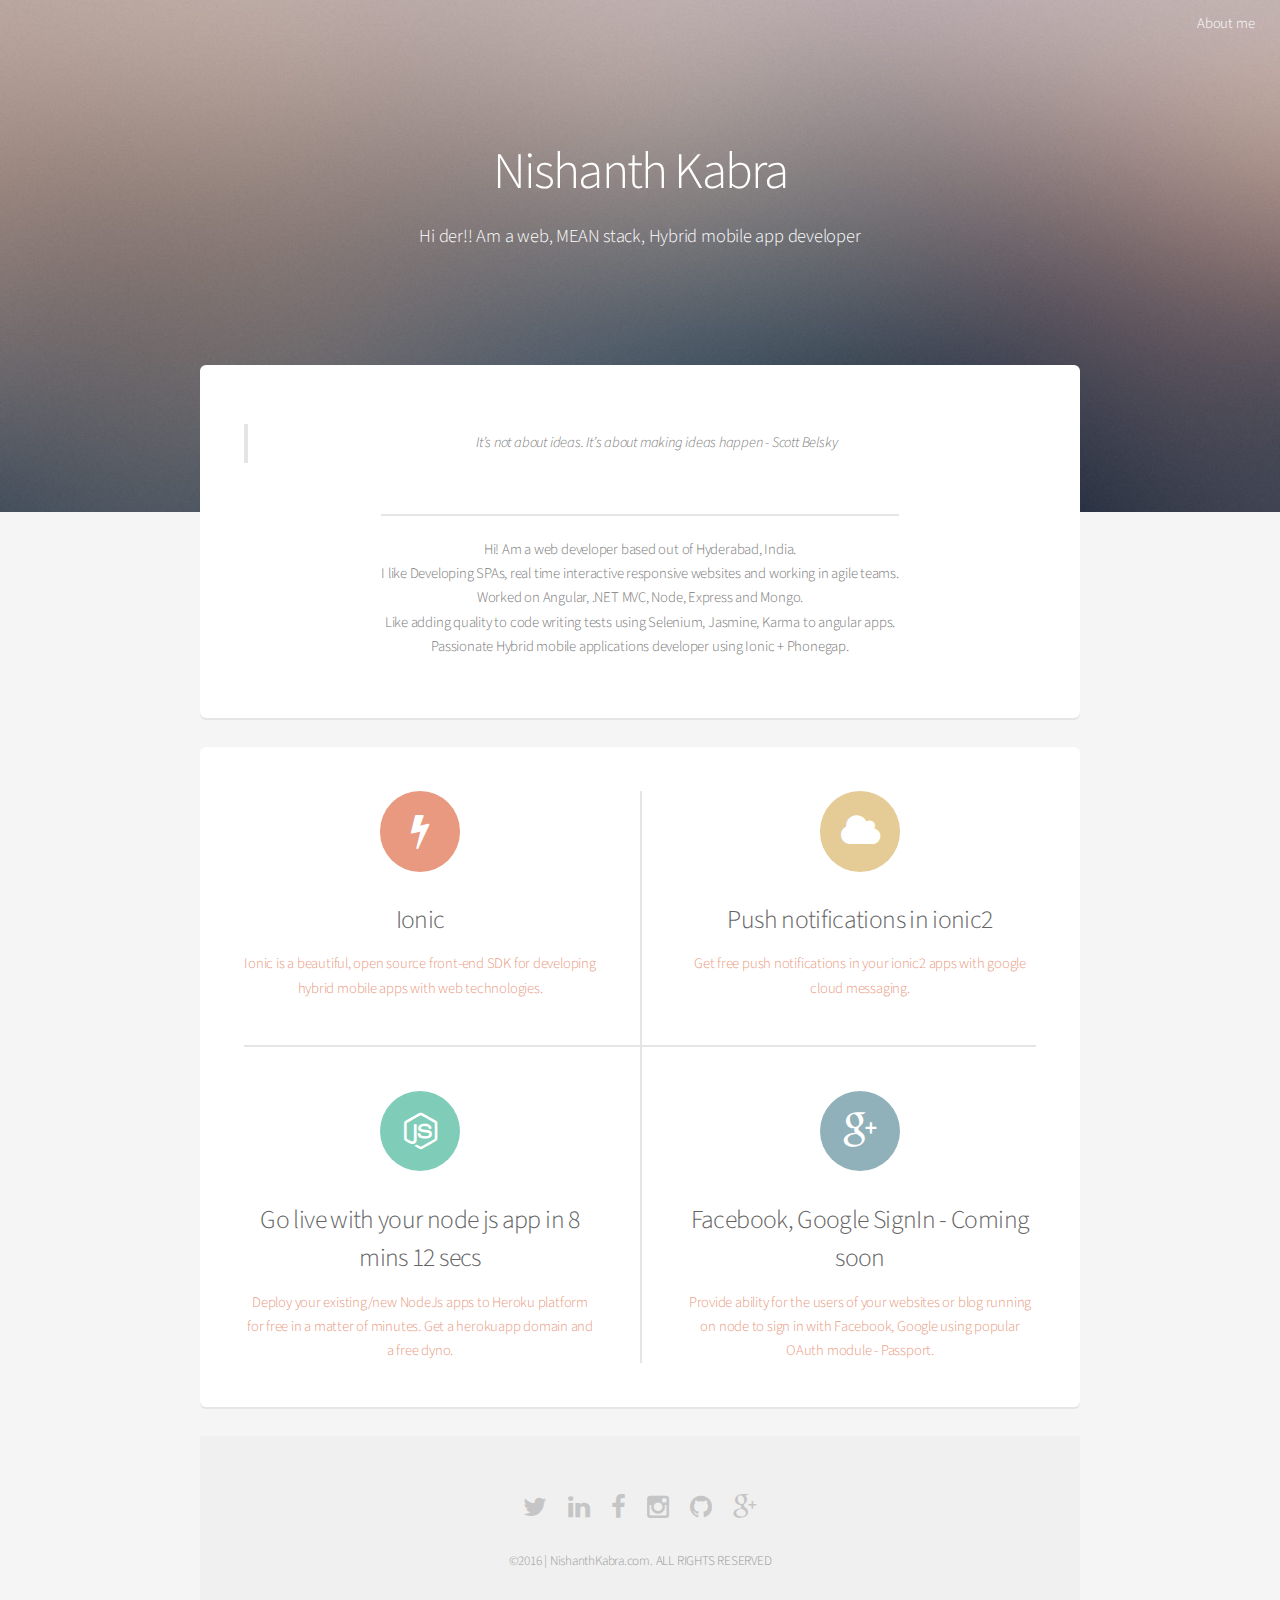
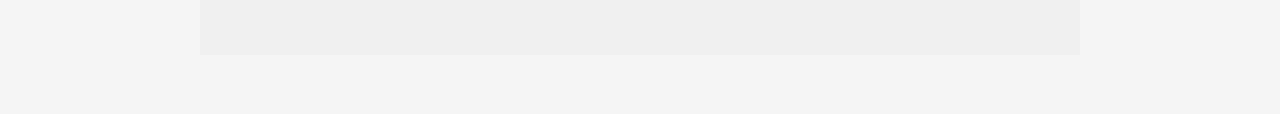
==== commit 602e3058: "css" ====
--- a/index.html
+++ b/index.html
@@ -71,15 +71,15 @@
 
 					<section class="box special features">
 						<div class="features-row">
-							<section>
-								<a href="ionic.html"  class="topic">
+							<section class="postSummary">
+								<a href="ionic.html">
 									<span class="icon major fa-bolt accent2"></span>
 									<h3>Ionic</h3>
 								<p>Ionic is a beautiful, open source front-end SDK for developing hybrid mobile apps with web technologies.</p>
 								</a>
 							</section>
-							<section>
-								<a href="ionic2push.html" class="topic">
+							<section class="postSummary">
+								<a href="ionic2push.html">
 									<span class="icon major fa-cloud accent5"></span>
 									<h3>Push notifications in ionic2</h3>
 									<p>Get free push notifications in your ionic2 apps with google cloud messaging.</p>
@@ -88,15 +88,15 @@
 							
 						</div>
 						<div class="features-row">
-							<section>
-								<a href="nodejsheroku.html" class="topic">
+							<section class="postSummary">
+								<a href="nodejsheroku.html">
 									<span class="icon major icon-nodejs-icon accent3"></span>
 									<h3>Go live with your node js app in 8 mins 12 secs</h3>
 									<p>Deploy your existing/new NodeJs apps to Heroku platform for free in a matter of minutes. Get a herokuapp domain and a free dyno.</p>
 								</a>
 							</section>
 							<section>
-								<a class="topic">
+								<a>
 									<span class="icon major fa-google-plus accent4"></span>
 									<h3>Facebook, Google SignIn - Coming soon</h3>
 									<p>Provide ability for the users of your websites or blog running on node to sign in with Facebook, Google using popular OAuth module - Passport.</p>
--- a/assets/css/main.css
+++ b/assets/css/main.css
@@ -1829,13 +1829,14 @@
 	}
 
 	a {
-		-moz-transition: color 0.2s ease-in-out, border-bottom-color 0.2s ease-in-out;
+		/*-moz-transition: color 0.2s ease-in-out, border-bottom-color 0.2s ease-in-out;
 		-webkit-transition: color 0.2s ease-in-out, border-bottom-color 0.2s ease-in-out;
 		-ms-transition: color 0.2s ease-in-out, border-bottom-color 0.2s ease-in-out;
 		transition: color 0.2s ease-in-out, border-bottom-color 0.2s ease-in-out;
-		border-bottom: dotted 1px;
+		border-bottom: dotted 1px;*/
 		color: #e89980;
 		text-decoration: none;
+		cursor: pointer;
 	}
 
 		a:hover {
@@ -3808,14 +3809,10 @@
     content: "\e900";
 }
 
-.topic{
-		-moz-transition: color 0.2s ease-in-out, border-bottom-color 0.2s ease-in-out;
-		-webkit-transition: color 0.2s ease-in-out, border-bottom-color 0.2s ease-in-out;
-		-ms-transition: color 0.2s ease-in-out, border-bottom-color 0.2s ease-in-out;
-		transition: color 0.2s ease-in-out, border-bottom-color 0.2s ease-in-out;
-		border-bottom: dotted 1px;
+.postSummary {
 		color: #777;
-		text-decoration: none;		
+		text-decoration: none;
+		cursor:pointer !important;		
 	}
 
 .videos {
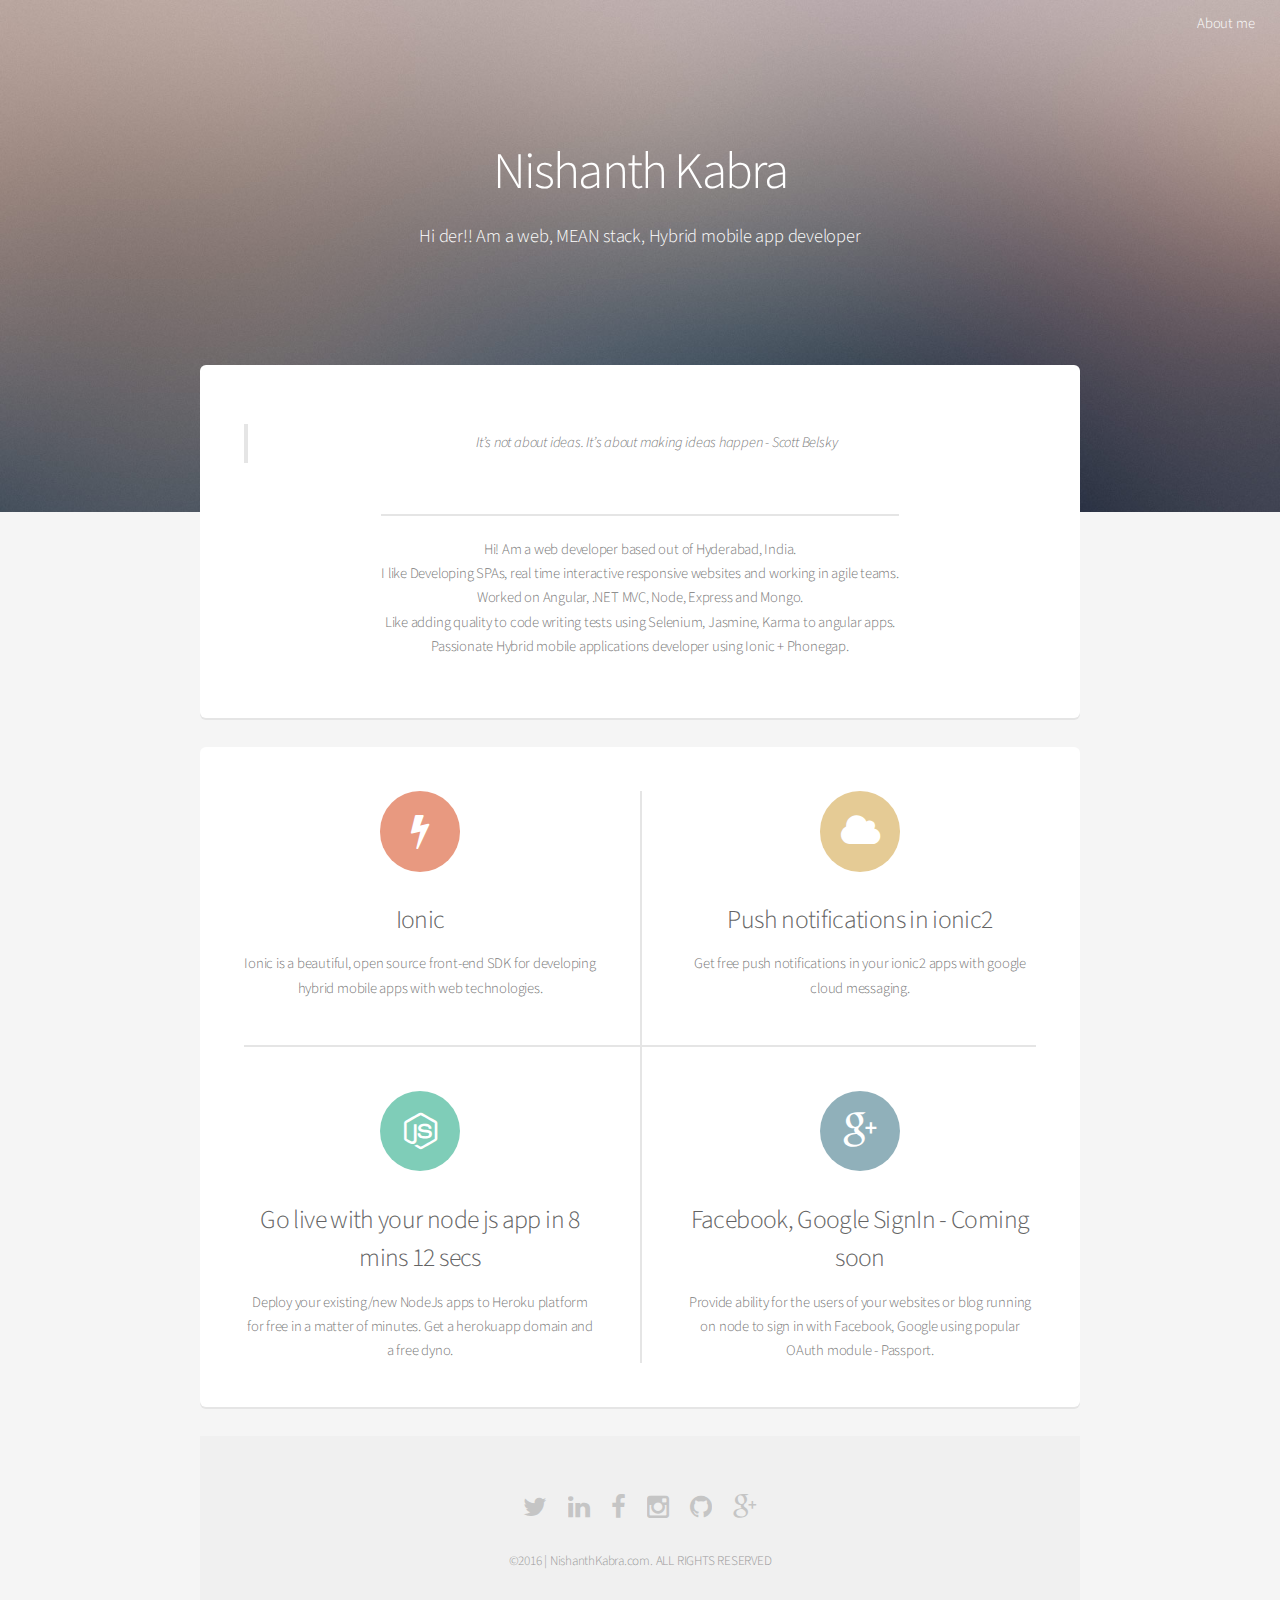
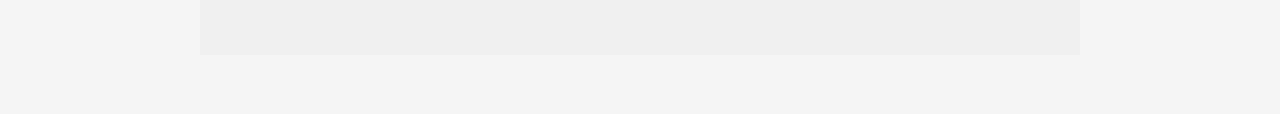
==== commit 26686818: "csss" ====
--- a/index.html
+++ b/index.html
@@ -95,7 +95,7 @@
 									<p>Deploy your existing/new NodeJs apps to Heroku platform for free in a matter of minutes. Get a herokuapp domain and a free dyno.</p>
 								</a>
 							</section>
-							<section>
+							<section class="postSummary">
 								<a>
 									<span class="icon major fa-google-plus accent4"></span>
 									<h3>Facebook, Google SignIn - Coming soon</h3>
--- a/assets/css/main.css
+++ b/assets/css/main.css
@@ -3810,11 +3810,12 @@
 }
 
 .postSummary {
-		color: #777;
 		text-decoration: none;
 		cursor:pointer !important;		
 	}
-
+	.postSummary p {
+		color: #777;
+	}
 .videos {
 	width: calc(100% - 0.1em);
 	height: 315px;
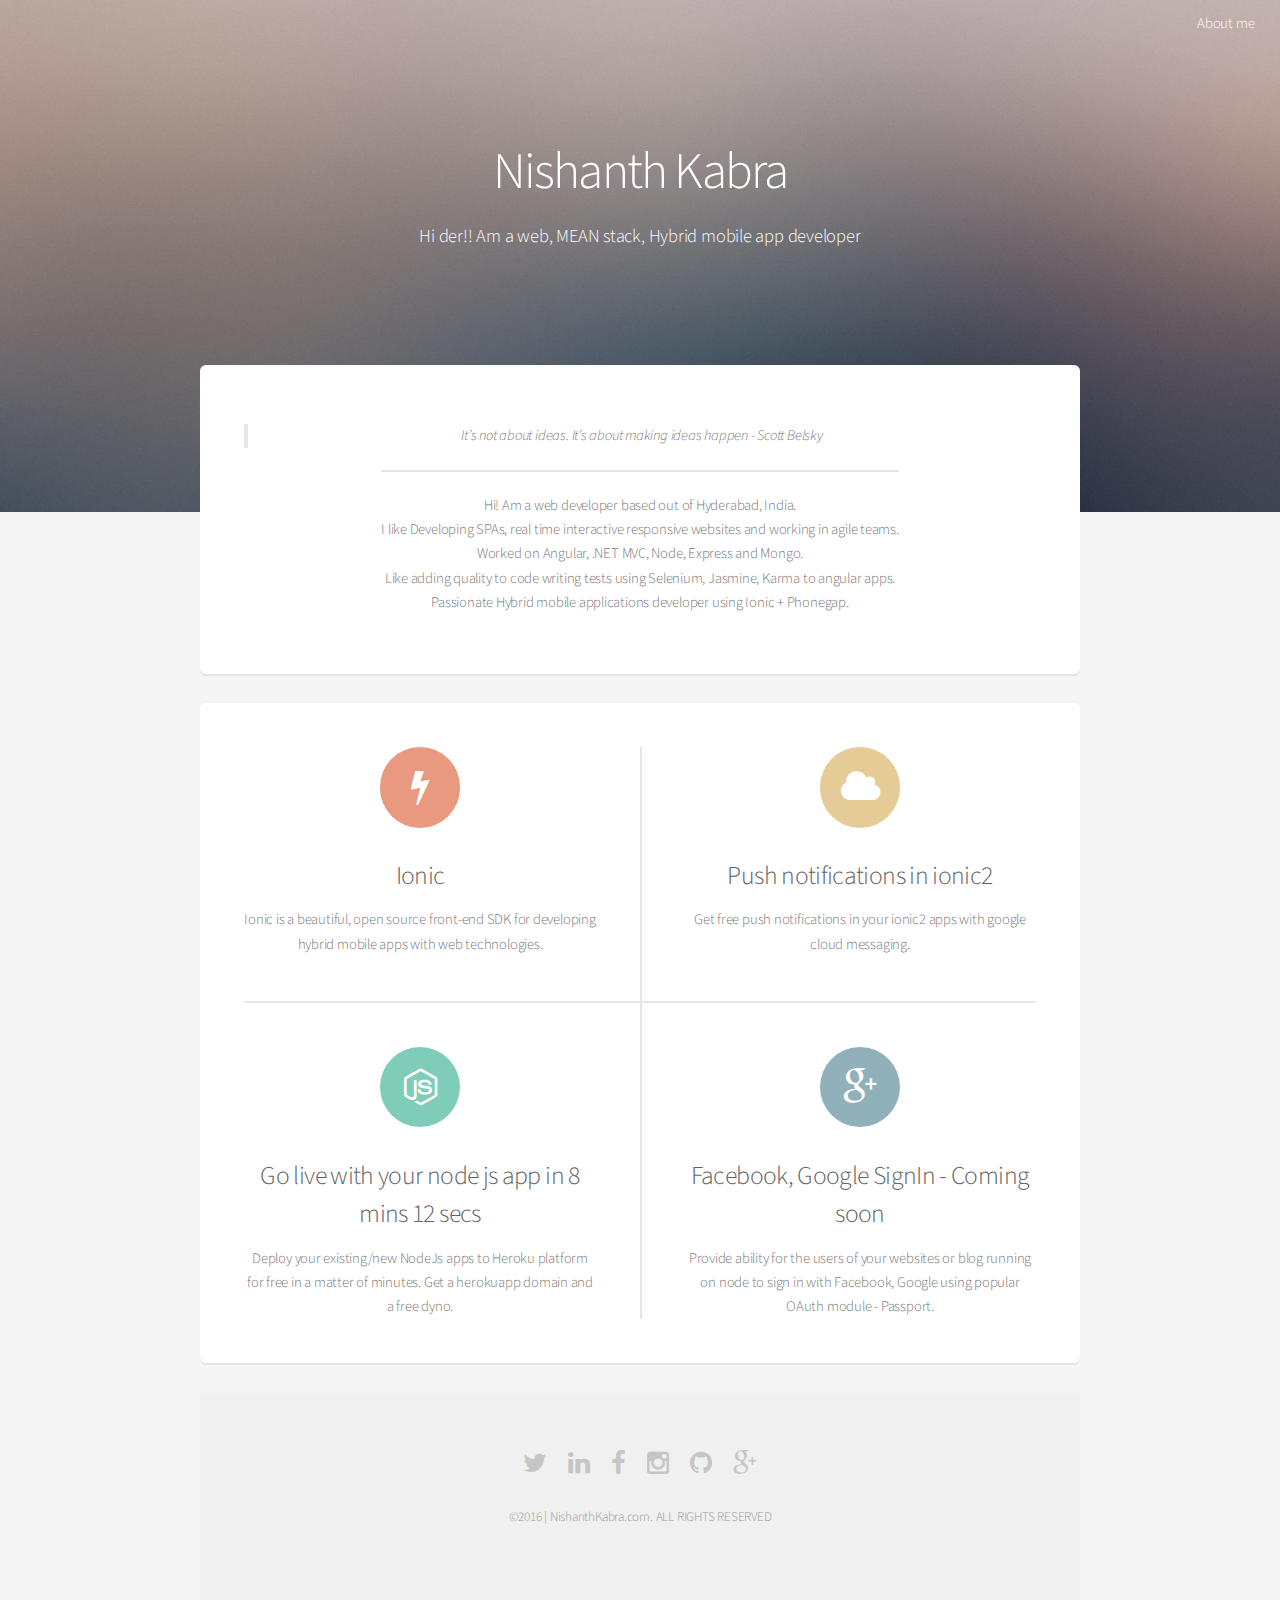
==== commit d824e5e3: "youtube" ====
--- a/index.html
+++ b/index.html
@@ -6,6 +6,7 @@
 		<meta name="viewport" content="width=device-width, initial-scale=1" />
 		<!--[if lte IE 8]><script src="assets/js/ie/html5shiv.js"></script><![endif]-->
 		<link rel="stylesheet" href="assets/css/main.css" />
+		<meta name="google-site-verification" content="hcIUPqL_mgPP2Z0cvKNIqyoYsF6u2SubU2VLAnk5rcM" />
 		<!--[if lte IE 8]><link rel="stylesheet" href="assets/css/ie8.css" /><![endif]-->
 	</head>
 	<body class="landing">
--- a/assets/css/main.css
+++ b/assets/css/main.css
@@ -1924,8 +1924,8 @@
 	blockquote {
 		border-left: solid 4px #e5e5e5;
 		font-style: italic;
-		margin: 0 0 2em 0;
-		padding: 0.5em 0 0.5em 2em;
+		/*margin: 0 0 2em 0;
+		padding: 0.5em 0 0.5em 2em;*/
 	}
 
 	pre {
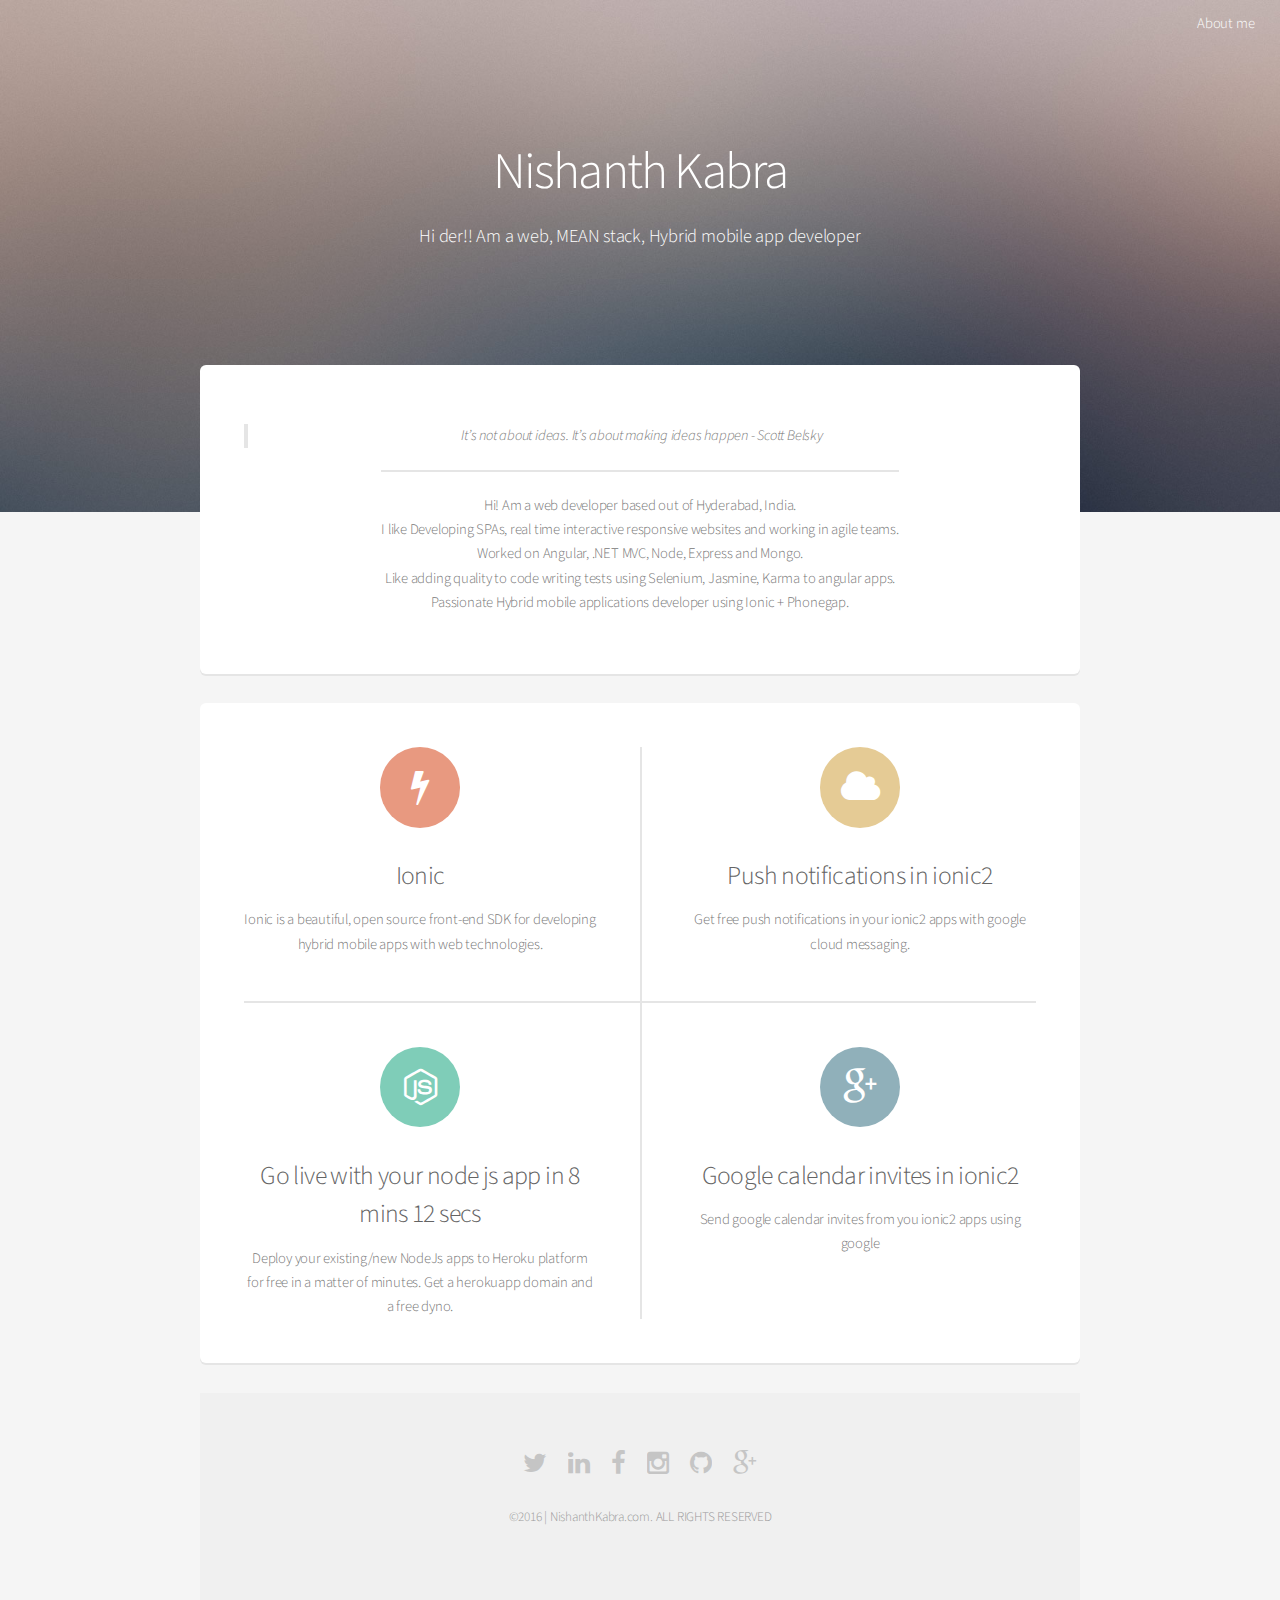
==== commit 1fac7024: "First draft google calendar in ionic2" ====
--- a/index.html
+++ b/index.html
@@ -96,14 +96,20 @@
 									<p>Deploy your existing/new NodeJs apps to Heroku platform for free in a matter of minutes. Get a herokuapp domain and a free dyno.</p>
 								</a>
 							</section>
-							<section class="postSummary">
+							<!--<section class="postSummary">
 								<a>
 									<span class="icon major fa-google-plus accent4"></span>
 									<h3>Facebook, Google SignIn - Coming soon</h3>
 									<p>Provide ability for the users of your websites or blog running on node to sign in with Facebook, Google using popular OAuth module - Passport.</p>
 								</a>
+							</section>-->
+							<section class="postSummary">
+								<a href="ionic2GoogleCalandar.html">
+									<span class="icon major fa-google-plus accent4"></span>
+									<h3>Google calendar invites in ionic2</h3>
+									<p>Send google calendar invites from you ionic2 apps using google </p>
+								</a>
 							</section>
-							
 						</div>
 					</section>
 
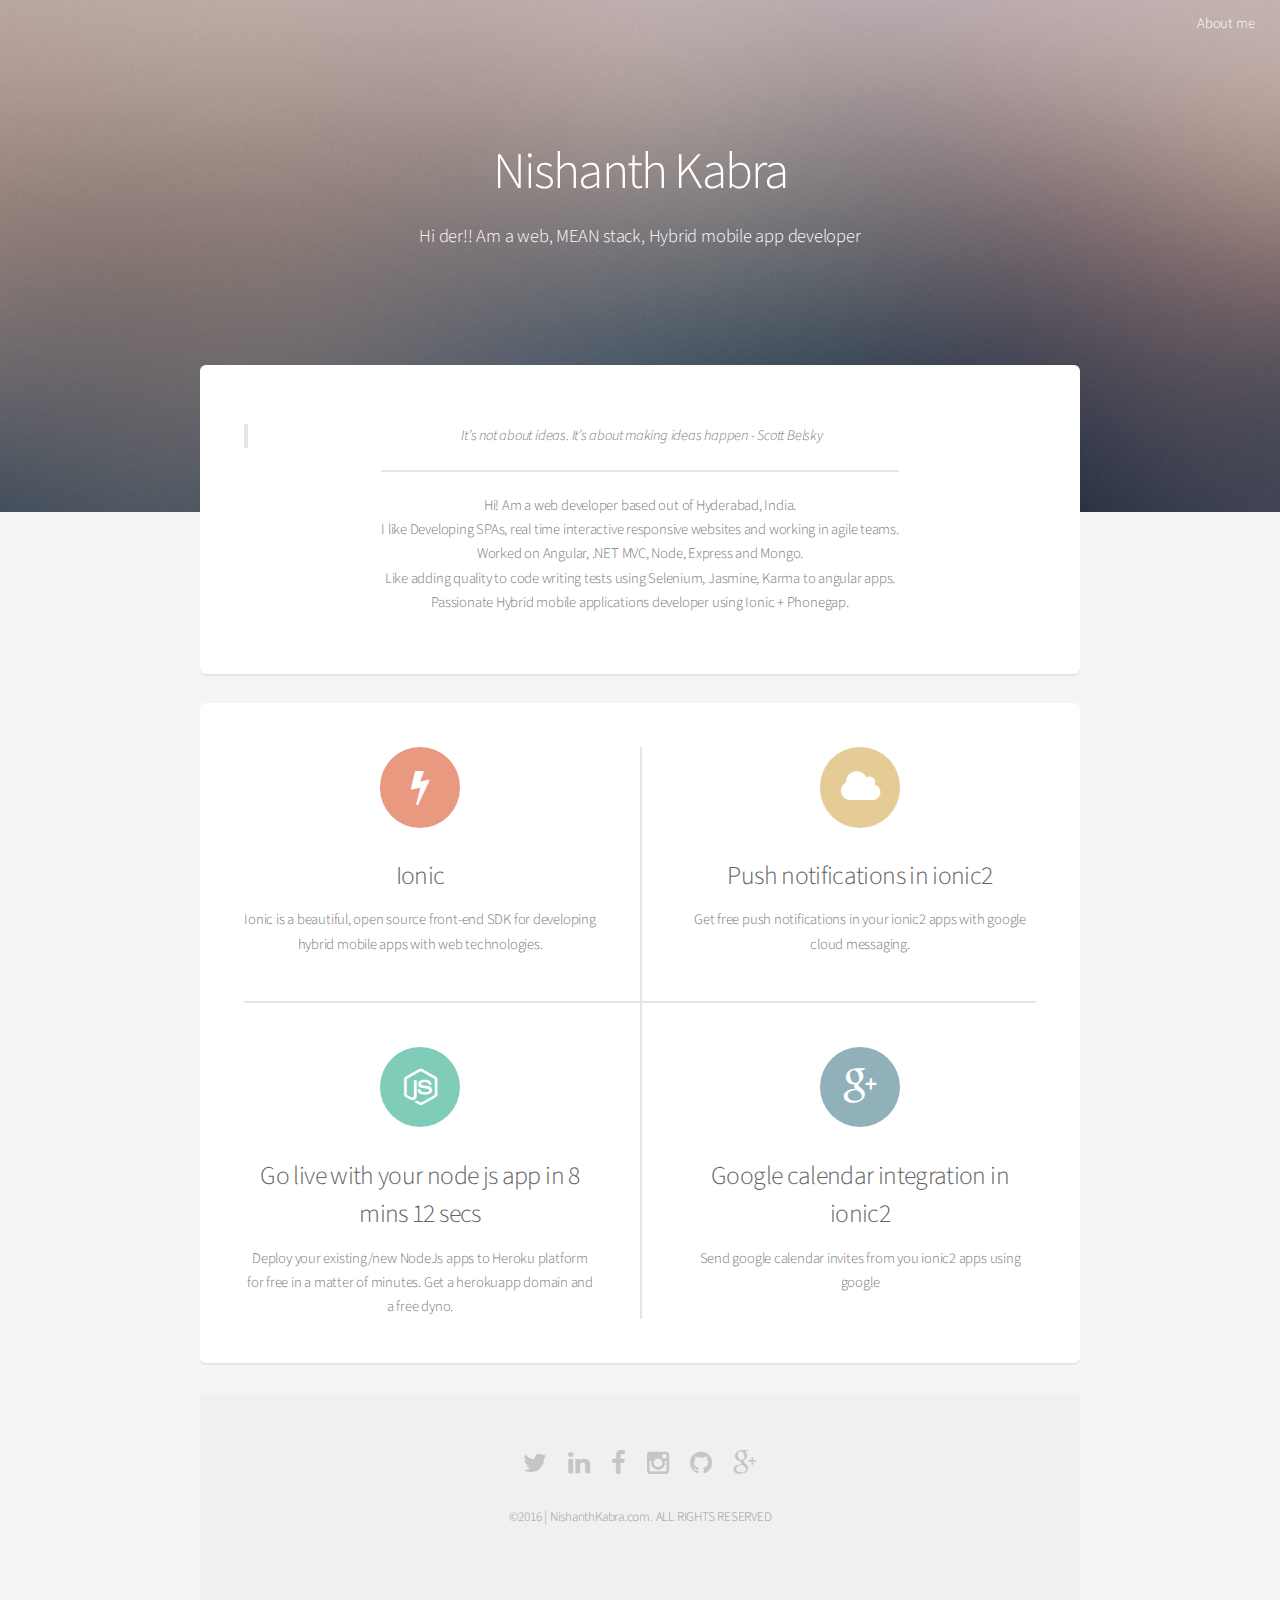
==== commit c257e5e1: "calendar draft2" ====
--- a/index.html
+++ b/index.html
@@ -106,7 +106,7 @@
 							<section class="postSummary">
 								<a href="ionic2GoogleCalandar.html">
 									<span class="icon major fa-google-plus accent4"></span>
-									<h3>Google calendar invites in ionic2</h3>
+									<h3>Google calendar integration in ionic2</h3>
 									<p>Send google calendar invites from you ionic2 apps using google </p>
 								</a>
 							</section>
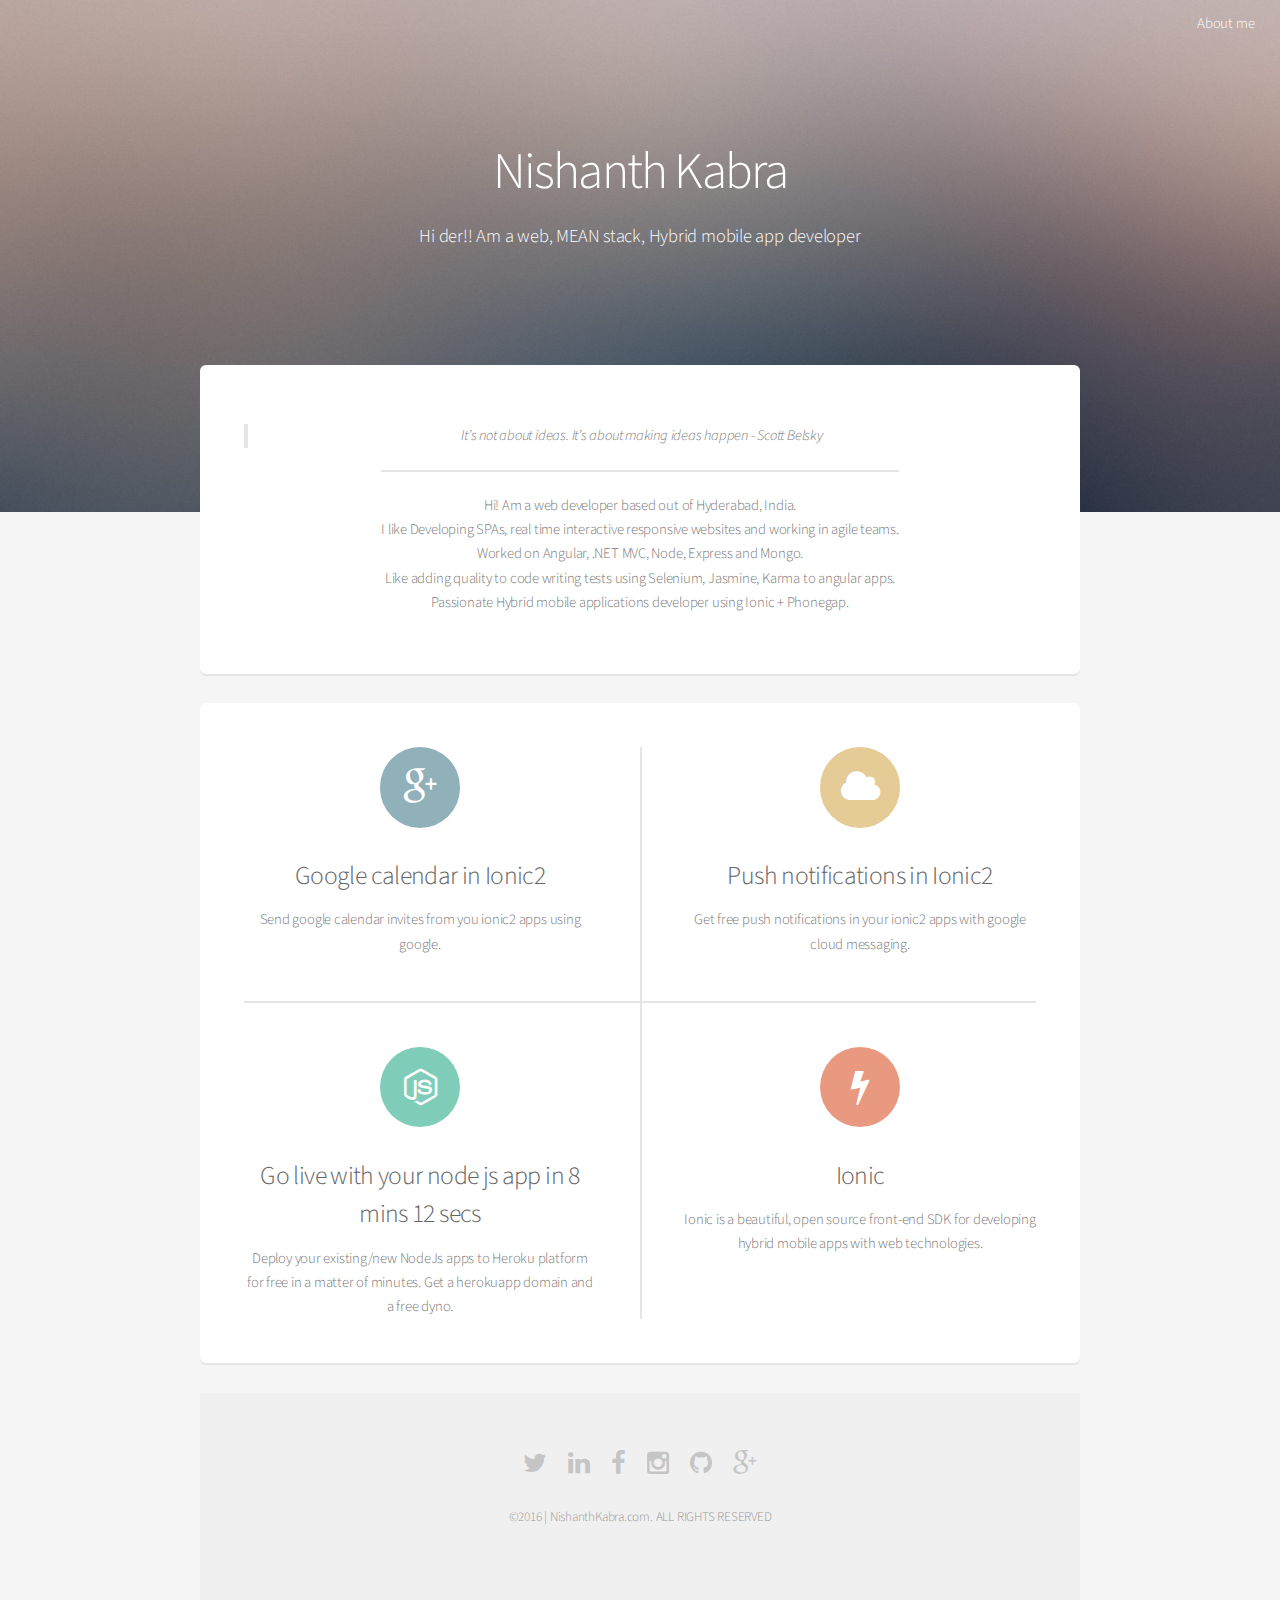
==== commit ef25dba9: "added demo video" ====
--- a/index.html
+++ b/index.html
@@ -73,20 +73,19 @@
 					<section class="box special features">
 						<div class="features-row">
 							<section class="postSummary">
-								<a href="ionic.html">
-									<span class="icon major fa-bolt accent2"></span>
-									<h3>Ionic</h3>
-								<p>Ionic is a beautiful, open source front-end SDK for developing hybrid mobile apps with web technologies.</p>
+								<a href="ionic2GoogleCalandar.html">
+									<span class="icon major fa-google-plus accent4"></span>
+									<h3>Google calendar in Ionic2</h3>
+									<p>Send google calendar invites from you ionic2 apps using google.</p>
 								</a>
 							</section>
 							<section class="postSummary">
 								<a href="ionic2push.html">
 									<span class="icon major fa-cloud accent5"></span>
-									<h3>Push notifications in ionic2</h3>
+									<h3>Push notifications in Ionic2</h3>
 									<p>Get free push notifications in your ionic2 apps with google cloud messaging.</p>
 								</a>
 							</section>
-							
 						</div>
 						<div class="features-row">
 							<section class="postSummary">
@@ -104,10 +103,10 @@
 								</a>
 							</section>-->
 							<section class="postSummary">
-								<a href="ionic2GoogleCalandar.html">
-									<span class="icon major fa-google-plus accent4"></span>
-									<h3>Google calendar integration in ionic2</h3>
-									<p>Send google calendar invites from you ionic2 apps using google </p>
+								<a href="ionic.html">
+									<span class="icon major fa-bolt accent2"></span>
+									<h3>Ionic</h3>
+								<p>Ionic is a beautiful, open source front-end SDK for developing hybrid mobile apps with web technologies.</p>
 								</a>
 							</section>
 						</div>
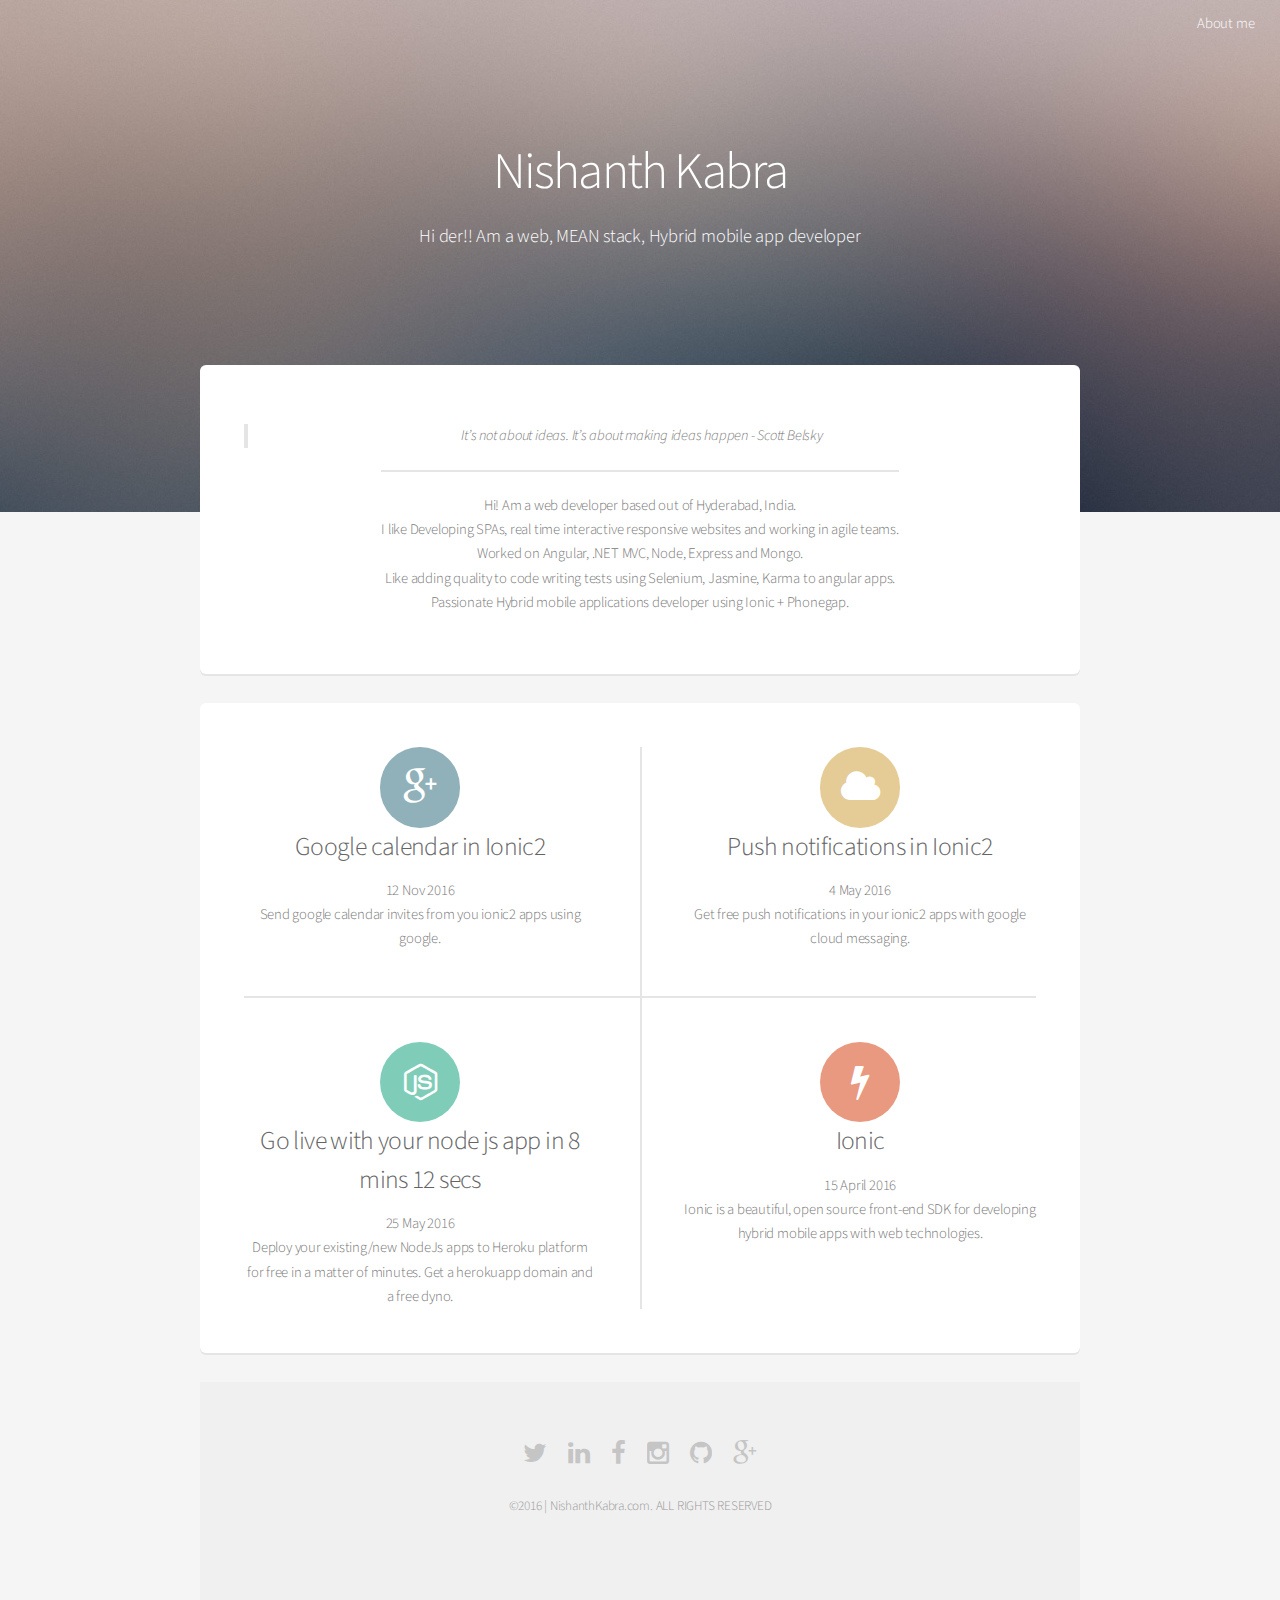
==== commit af5f56ae: "css" ====
--- a/index.html
+++ b/index.html
@@ -74,15 +74,17 @@
 						<div class="features-row">
 							<section class="postSummary">
 								<a href="ionic2GoogleCalandar.html">
-									<span class="icon major fa-google-plus accent4"></span>
+									<span class="icon major fa-google-plus accent4 noMargin"></span>
 									<h3>Google calendar in Ionic2</h3>
+									<p class="noMargin">12 Nov 2016</p>
 									<p>Send google calendar invites from you ionic2 apps using google.</p>
 								</a>
 							</section>
 							<section class="postSummary">
 								<a href="ionic2push.html">
-									<span class="icon major fa-cloud accent5"></span>
+									<span class="icon major fa-cloud accent5 noMargin"></span>
 									<h3>Push notifications in Ionic2</h3>
+									<p class="noMargin">4 May 2016</p>
 									<p>Get free push notifications in your ionic2 apps with google cloud messaging.</p>
 								</a>
 							</section>
@@ -90,8 +92,9 @@
 						<div class="features-row">
 							<section class="postSummary">
 								<a href="nodejsheroku.html">
-									<span class="icon major icon-nodejs-icon accent3"></span>
+									<span class="icon major icon-nodejs-icon accent3 noMargin"></span>
 									<h3>Go live with your node js app in 8 mins 12 secs</h3>
+									<p class="noMargin">25 May 2016</p>
 									<p>Deploy your existing/new NodeJs apps to Heroku platform for free in a matter of minutes. Get a herokuapp domain and a free dyno.</p>
 								</a>
 							</section>
@@ -104,8 +107,9 @@
 							</section>-->
 							<section class="postSummary">
 								<a href="ionic.html">
-									<span class="icon major fa-bolt accent2"></span>
+									<span class="icon major fa-bolt accent2 noMargin"></span>
 									<h3>Ionic</h3>
+									<p class="noMargin">15 April 2016</p>
 								<p>Ionic is a beautiful, open source front-end SDK for developing hybrid mobile apps with web technologies.</p>
 								</a>
 							</section>
--- a/assets/css/main.css
+++ b/assets/css/main.css
@@ -3819,4 +3819,8 @@
 .videos {
 	width: calc(100% - 0.1em);
 	height: 315px;
+}
+
+.noMargin {
+	margin:0 0 0 0 !important;
 }